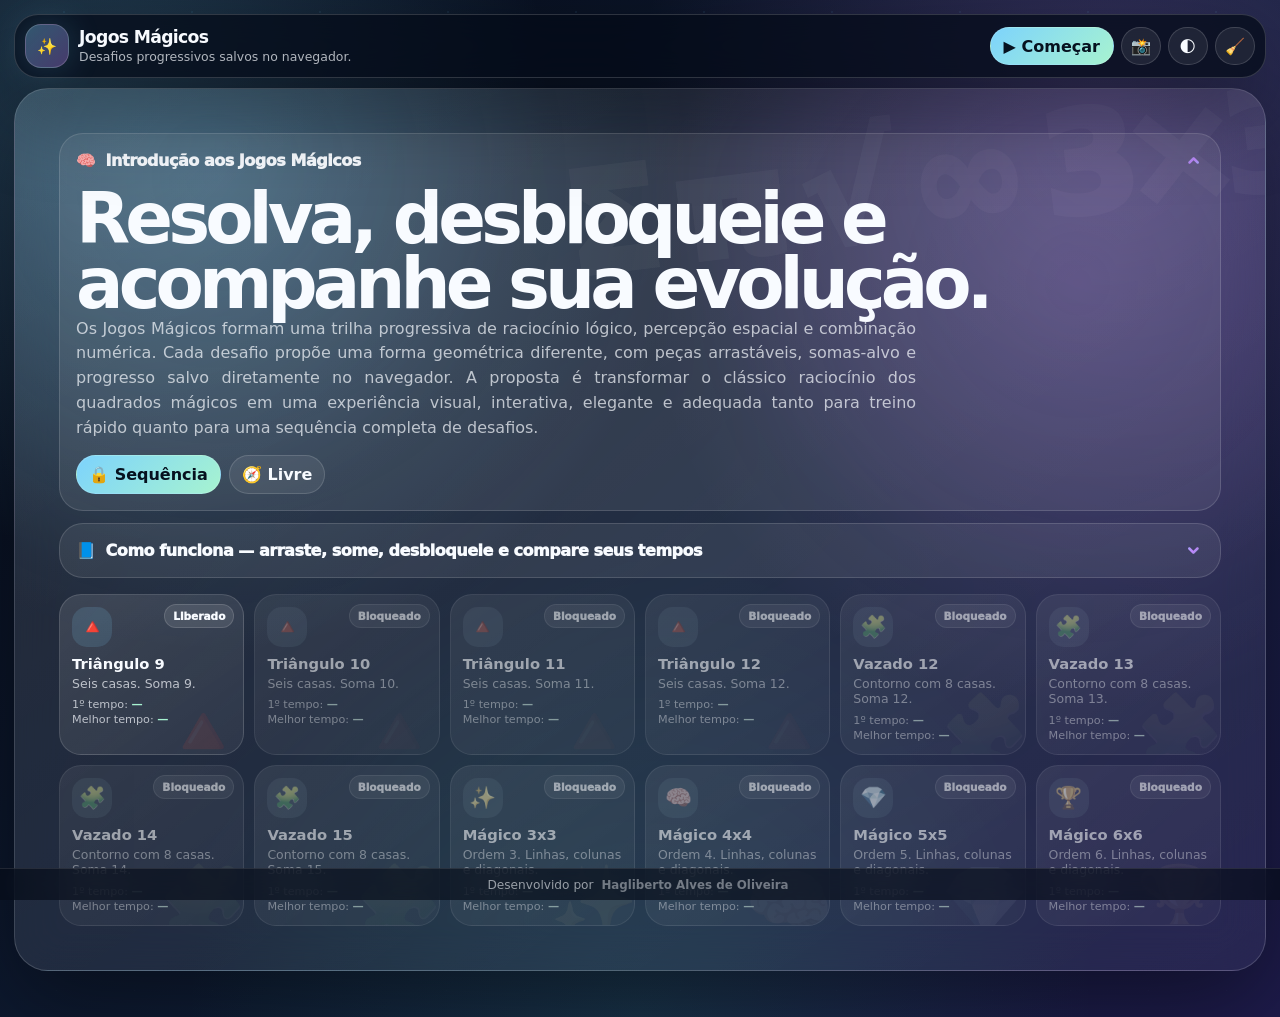
==== desafios/quadrado-vazado-12/index.html @ 193b6542 "feat: adiciona jogos mágicos progressivos com desafios modulares v10 Implementa a primeira versão co" ====
<!DOCTYPE html>
<html lang="pt-BR">
<head>
  <meta charset="UTF-8" />
  <meta name="viewport" content="width=device-width, initial-scale=1.0" />
  <title>Quadrado Vazado Soma 12</title>
  <link rel="icon" type="image/svg+xml" href="../../assets/favicon.svg" />
  <link rel="stylesheet" href="../../assets/global.css" />
  <link rel="stylesheet" href="../../assets/fox-assistant/fox.css" />
  <link rel="stylesheet" href="./style.css" />
</head>
<body class="game-body game-theme-5" data-math="□ Σ 12">
  <div class="app-shell">
    <header class="topbar">
      <div class="brand">
        <a class="logo-link" id="homeLink" data-tip="Voltar ao início" href="../../index.html">🏠</a>
        <div>
          <h1>Quadrado Vazado Soma 12</h1>
          <p>Soma 12 no contorno</p>
        </div>
      </div>

      <div class="topbar-stats">
        <div class="top-stat">⏱️ <span id="timer">00:00</span></div>
        <div class="top-stat">✅ <span id="completedLines">0/0</span></div>
        <div class="progress-ring" id="progressRing" style="--progress:0"><span id="progressText">0%</span></div>
      </div>

      <div class="nav-actions">
        <button class="icon-button" data-tip="Ver placar" id="scoreToggleTop">🏅</button>
        <button class="icon-button" data-tip="Tema claro/escuro" id="themeToggle">🌓</button>
        <button class="icon-button" data-tip="Reiniciar" id="resetTopButton">🔄</button>
      </div>
    </header>

    <main class="game-layout theme-5">
      <section class="panel game-panel">
        <div class="game-focus">
          <div class="challenge-intro">
            <span class="emoji">🧩</span>
            <strong>Vazado 12</strong>
            <p>Use os números de 1 a 8 para fazer topo, direita, base e esquerda somarem 12.</p>
          </div>
          <div class="hollow-square-board">
      <div class="hollow-frame"></div>
      <div class="cell" data-index="0" data-label="A1"></div>
      <div class="cell" data-index="1" data-label="A2"></div>
      <div class="cell" data-index="2" data-label="A3"></div>
      <div class="cell" data-index="3" data-label="B1"></div>
      <div class="cell" data-index="4" data-label="B3"></div>
      <div class="cell" data-index="5" data-label="C1"></div>
      <div class="cell" data-index="6" data-label="C2"></div>
      <div class="cell" data-index="7" data-label="C3"></div>
    </div>
        </div>
      </section>

      <aside class="panel side-panel">
        <div class="panel-inner">
          <h3>Peças</h3>
          <p class="muted compact-text">Arraste uma peça para preencher totalmente uma casa.</p>
          <div id="desktopBankSlot"><div class="number-bank" id="numberBank"></div></div>
          <h3 style="margin-top:14px">Somas</h3>
          <div class="sum-list" id="sumList"></div>
        </div>
      </aside>
    </main>
  </div>

  
<div class="modal-overlay" id="finishModal">
  <div class="modal-card">
    <div class="modal-badge">🏆</div>
    <h2>Desafio concluído!</h2>
    <p>Você finalizou em <strong id="finalTime">00:00</strong>. <span id="recordText">Seu progresso foi salvo.</span></p>
    <div class="time-compare">
      <div class="compare-card"><span>1º tempo</span><strong id="firstTimeText">00:00</strong></div>
      <div class="compare-card"><span>Melhor tempo</span><strong id="bestTimeText">00:00</strong></div>
    </div>
    <div class="modal-actions">
      <button class="primary-button" id="nextButton">Ir para o próximo</button>
      <button class="button" id="playAgainButton">Jogar novamente</button>
      <button class="button" id="closeModalButton">Fechar</button>
    </div>
  </div>
</div>
<div class="toast-stack" id="toastStack"></div>
<button class="score-button" id="scoreToggle" title="Ver placar">🏅</button>
<div class="score-drawer" id="scoreDrawer">
  <strong>Placar local</strong>
  <p class="muted compact-text" style="margin:6px 0 0">Tempos salvos neste navegador.</p>
  <div class="score-list" id="scoreList"></div>
</div>
<div id="mobileNumberDock"></div>
<div class="fox-helper">
  <div class="fox-character" id="foxCharacter" title="Clique para receber outra dica" aria-label="Raposinha de dicas">
    <div class="fox-tail"></div><div class="fox-body"></div><div class="fox-head"><div class="fox-ear left"></div><div class="fox-ear right"></div><div class="fox-eye left"></div><div class="fox-eye right"></div><div class="fox-face"></div><div class="fox-nose"></div></div>
  </div>
  <div class="fox-message"><strong>Raposinha</strong><span id="foxText">Clique em mim para outra dica.</span></div>
</div>

  
<div class="modal-overlay" id="confirmModal">
  <div class="modal-card">
    <div class="modal-badge"><span id="confirmIcon">❔</span></div>
    <h2 id="confirmTitle">Confirmação</h2>
    <p id="confirmMessage">Mensagem de confirmação.</p>
    <p id="confirmDetails" class="muted"></p>
    <div class="modal-actions">
      <button class="primary-button" id="confirmPrimary">Confirmar</button>
      <button class="button" id="confirmSecondary">Cancelar</button>
    </div>
  </div>
</div>

  <footer class="site-footer">Desenvolvido por&nbsp;<button data-lattes="http://lattes.cnpq.br/3494278420363616" type="button">Hagliberto Alves de Oliveira</button></footer>

  <script src="../../assets/challenges.js"></script>
  <script src="../../assets/core/game-core.js"></script>
  <script src="../../assets/fox-assistant/fox.js"></script>
  <script src="./script.js"></script>
</body>
</html>
---- assets/global.css ----
@import url("https://fonts.googleapis.com/css2?family=Material+Symbols+Rounded:opsz,wght,FILL,GRAD@20..48,400..700,0..1,-50..200");

:root{
  --bg-a:#050b18; --bg-b:#0f1c34; --bg-c:#1e1b4b;
  --text:#f8fbff; --muted:rgba(248,251,255,.70);
  --line:rgba(255,255,255,.16); --soft:rgba(255,255,255,.085);
  --accent:#7dd3fc; --accent-2:#c084fc; --accent-3:#34d399;
  --success:#34d399; --warning:#fbbf24; --danger:#fb7185;
  --shadow:0 28px 90px rgba(0,0,0,.42);
  --edge:clamp(8px,1.1vw,16px); --footer-h:32px; --radius:28px;
}

body.light-theme{
  --bg-a:#edf7ff; --bg-b:#dbeafe; --bg-c:#f5f3ff;
  --text:#102033; --muted:rgba(16,32,51,.72);
  --line:rgba(15,23,42,.14); --soft:rgba(255,255,255,.70);
  --shadow:0 24px 70px rgba(15,23,42,.16);
}

*{box-sizing:border-box}
html{scroll-behavior:smooth}
a{color:inherit;text-decoration:none}
button{font:inherit}

body{
  margin:0; min-height:100vh; padding-bottom:var(--footer-h);
  color:var(--text);
  font-family:Inter,ui-sans-serif,system-ui,-apple-system,BlinkMacSystemFont,"Segoe UI",sans-serif;
  background:
    radial-gradient(circle at 8% 10%,rgba(125,211,252,.25),transparent 30%),
    radial-gradient(circle at 86% 12%,rgba(192,132,252,.23),transparent 33%),
    radial-gradient(circle at 50% 100%,rgba(52,211,153,.12),transparent 38%),
    linear-gradient(135deg,var(--bg-a),var(--bg-b) 55%,var(--bg-c));
  overflow-x:hidden;
  transition:background .3s ease,color .3s ease;
}

body:before,body:after{
  content:""; position:fixed; inset:-20%; z-index:-4; pointer-events:none;
  background-image:
    linear-gradient(rgba(255,255,255,.035) 1px, transparent 1px),
    linear-gradient(90deg, rgba(255,255,255,.035) 1px, transparent 1px),
    radial-gradient(circle,rgba(125,211,252,.22) 1px,transparent 1px);
  background-size:78px 78px,78px 78px,128px 128px;
  opacity:.18;
}

body.light-theme:before, body.light-theme:after{opacity:.26}

body.game-body:before{
  content:attr(data-math);
  display:flex; align-items:center; justify-content:center;
  font-size:clamp(7rem,19vw,24rem); font-weight:1000; letter-spacing:-.10em;
  color:rgba(255,255,255,.04);
  background:radial-gradient(circle at center,rgba(255,255,255,.06),transparent 55%);
}
body.light-theme.game-body:before{color:rgba(15,23,42,.045)}

.material-symbols-rounded{
  font-family:"Material Symbols Rounded"; font-weight:600; font-style:normal;
  font-size:1.24rem; line-height:1; display:inline-flex;
  -webkit-font-feature-settings:"liga"; -webkit-font-smoothing:antialiased;
  font-variation-settings:"FILL" 1,"wght" 650,"GRAD" 0,"opsz" 24;
}

.icon-gradient{
  background:linear-gradient(135deg,var(--accent),var(--accent-2),var(--accent-3));
  -webkit-background-clip:text; background-clip:text; color:transparent;
  filter:drop-shadow(0 0 10px rgba(125,211,252,.18));
}

.app-shell{width:100%; min-height:calc(100vh - var(--footer-h)); padding:var(--edge)}

.topbar{
  position:sticky; top:var(--edge); z-index:80;
  display:flex; align-items:center; justify-content:space-between; gap:10px;
  padding:9px 10px; border-radius:24px; border:1px solid var(--line);
  background:rgba(5,11,24,.76); -webkit-backdrop-filter:blur(24px); backdrop-filter:blur(24px);
  box-shadow:var(--shadow);
}
body.light-theme .topbar{background:rgba(255,255,255,.70)}

.brand{min-width:220px; display:flex; align-items:center; gap:10px}
.logo,.logo-link{
  width:44px; height:44px; flex:0 0 auto; display:grid; place-items:center; border-radius:16px;
  background:linear-gradient(135deg,rgba(125,211,252,.36),rgba(192,132,252,.34));
  border:1px solid rgba(255,255,255,.18); box-shadow:0 0 34px rgba(125,211,252,.20);
  position:relative; transition:transform .2s ease;
}
.logo-link:hover{transform:translateY(-2px)}
.logo-link[data-tip]:hover:after,.icon-button[data-tip]:hover:after{
  content:attr(data-tip); position:absolute; top:calc(100% + 8px); z-index:30;
  padding:7px 10px; border-radius:999px; color:var(--text);
  background:rgba(6,13,25,.92); border:1px solid rgba(255,255,255,.14);
  -webkit-backdrop-filter:blur(12px); backdrop-filter:blur(12px); font-size:.76rem; font-weight:900;
  white-space:nowrap; box-shadow:0 12px 28px rgba(0,0,0,.25);
}
body.light-theme .logo-link[data-tip]:hover:after, body.light-theme .icon-button[data-tip]:hover:after{background:rgba(255,255,255,.95)}

.brand h1{margin:0; font-size:clamp(.96rem,1.35vw,1.28rem); line-height:1.05; letter-spacing:-.04em}
.brand p{margin:3px 0 0; color:var(--muted); font-size:.78rem}

.nav-actions,.topbar-stats{display:flex; align-items:center; justify-content:flex-end; gap:7px; flex-wrap:nowrap}
.topbar-stats{justify-content:center}
.top-stat{
  min-height:36px; display:inline-flex; align-items:center; gap:6px; padding:0 10px;
  border-radius:999px; background:rgba(255,255,255,.075); border:1px solid rgba(255,255,255,.12);
  color:var(--text); font-weight:950; font-size:.84rem; white-space:nowrap;
}
body.light-theme .top-stat{background:rgba(255,255,255,.55)}

.button,.primary-button,.icon-button{
  min-height:38px; display:inline-flex; align-items:center; justify-content:center; gap:8px;
  padding:0 13px; border-radius:999px; border:1px solid rgba(255,255,255,.15);
  background:rgba(255,255,255,.08); color:var(--text); cursor:pointer; font-weight:900;
  transition:transform .18s ease,border-color .18s ease,background .18s ease;
}
body.light-theme .button, body.light-theme .icon-button{background:rgba(255,255,255,.55)}
.primary-button{color:#06111f; background:linear-gradient(135deg,var(--accent),#a7f3d0)}
.icon-button{width:40px; padding:0; position:relative; flex:0 0 auto}
.button:hover,.primary-button:hover,.icon-button:hover{transform:translateY(-1px); border-color:rgba(125,211,252,.42)}
.icon-button[data-tip]:hover:after{right:0}

.site-footer{
  position:fixed; left:0; right:0; bottom:0; z-index:120; height:var(--footer-h);
  display:flex; align-items:center; justify-content:center; padding:0 12px;
  border-top:1px solid rgba(255,255,255,.10); background:rgba(5,11,24,.66);
  -webkit-backdrop-filter:blur(14px); backdrop-filter:blur(14px);
  color:rgba(248,251,255,.58); font-size:.76rem;
}
body.light-theme .site-footer{background:rgba(255,255,255,.72); color:rgba(16,32,51,.62)}
.site-footer button{
  border:0; background:transparent; color:inherit; font-weight:700; cursor:pointer; padding:2px 4px;
}
.site-footer button:hover{color:#a7f3d0}

.home-hero{min-height:calc(100vh - 85px - var(--footer-h)); display:grid; align-items:center; padding-top:10px}
.home-card{
  min-height:calc(100vh - 106px - var(--footer-h)); display:grid; align-content:center;
  border-radius:34px; border:1px solid var(--line);
  background:
    radial-gradient(circle at 16% 10%,rgba(125,211,252,.22),transparent 36%),
    radial-gradient(circle at 85% 22%,rgba(192,132,252,.18),transparent 34%),
    linear-gradient(145deg,rgba(255,255,255,.12),rgba(255,255,255,.052));
  -webkit-backdrop-filter:blur(22px); backdrop-filter:blur(22px); box-shadow:var(--shadow);
  padding:clamp(18px,3.6vw,44px); position:relative; overflow:hidden;
}
body.light-theme .home-card{background:rgba(255,255,255,.62)}
.home-card:before{
  content:"Σ  π  √  ∞  3×3"; position:absolute; right:-3vw; top:1vw;
  font-size:clamp(4rem,11vw,12rem); font-weight:1000; letter-spacing:-.12em;
  color:rgba(255,255,255,.035); transform:rotate(-7deg);
}
body.light-theme .home-card:before{color:rgba(15,23,42,.045)}

.intro-grid{position:relative; z-index:1; display:grid; grid-template-columns:minmax(280px,1.2fr) minmax(240px,.8fr); gap:18px; align-items:end}
.home-card h1{max-width:1080px; margin:0; font-size:clamp(2.1rem,5.5vw,5.4rem); line-height:.92; letter-spacing:-.07em}
.home-card p{max-width:840px; color:var(--muted); line-height:1.55; font-size:1rem}
.intro-panel{padding:14px; border-radius:22px; border:1px solid rgba(255,255,255,.13); background:rgba(255,255,255,.075)}
body.light-theme .intro-panel{background:rgba(255,255,255,.46)}
.intro-panel strong{display:block; margin-bottom:8px}
.intro-list{display:grid; gap:8px; margin:0; padding:0; list-style:none; color:var(--muted); font-size:.88rem; line-height:1.34}
.intro-list li{display:grid; grid-template-columns:auto 1fr; gap:8px}

.mode-bar{display:flex; gap:8px; flex-wrap:wrap; margin-top:16px}
.mode-pill{
  display:inline-flex; align-items:center; gap:7px; padding:9px 12px; border-radius:999px;
  border:1px solid rgba(255,255,255,.14); background:rgba(255,255,255,.075);
  color:var(--text); font-weight:900; cursor:pointer; white-space:nowrap;
}
.mode-pill.active{color:#06111f; background:linear-gradient(135deg,var(--accent),#a7f3d0)}

.challenge-grid{
  position:relative; z-index:1; display:grid; grid-template-columns:repeat(auto-fit,minmax(176px,1fr));
  gap:10px; margin-top:18px;
}
.challenge-card{
  position:relative; min-height:142px; padding:12px; border-radius:22px; border:1px solid rgba(255,255,255,.14);
  background:linear-gradient(145deg,rgba(255,255,255,.12),rgba(255,255,255,.055));
  overflow:hidden; transition:border-color .18s ease, box-shadow .18s ease, opacity .18s ease, filter .18s ease;
}
body.light-theme .challenge-card{background:rgba(255,255,255,.52)}
.challenge-card:before{
  content:attr(data-watermark); position:absolute; right:-4px; bottom:-18px; font-size:4.4rem;
  opacity:.10; pointer-events:none;
}
.challenge-card:hover{border-color:rgba(125,211,252,.45); box-shadow:0 0 26px rgba(125,211,252,.12)}
.challenge-card.locked{filter:grayscale(.65); opacity:.58; cursor:not-allowed}
.challenge-card.completed{border-color:rgba(52,211,153,.45)}
.challenge-icon{width:40px;height:40px;display:grid;place-items:center;border-radius:15px;background:rgba(125,211,252,.14);font-size:1.35rem;margin-bottom:8px}
.challenge-card strong{display:block; margin-bottom:4px; font-size:.92rem}
.challenge-card span{display:block; color:var(--muted); line-height:1.25; font-size:.78rem}
.time-lines{display:grid; gap:2px; margin-top:7px; color:var(--muted); font-size:.70rem}
.time-lines b{color:#a7f3d0}
body.light-theme .time-lines b{color:#047857}
.card-pill{
  position:absolute; top:9px; right:9px; z-index:2; padding:5px 8px; border-radius:999px;
  font-size:.66rem; font-weight:950; background:rgba(255,255,255,.10); border:1px solid rgba(255,255,255,.14); cursor:pointer;
}
.completed .card-pill{color:#04120c; background:linear-gradient(135deg,var(--success),#a7f3d0)}
.solution-title{margin-bottom:8px;color:#a7f3d0;font-weight:1000;font-size:.74rem;text-align:center}
.mini-triangle{position:relative;width:128px;height:102px;margin:auto}
.mini-hollow,.mini-magic{display:grid;gap:4px;place-items:center;justify-content:center}
.mini-hollow{grid-template-columns:repeat(3,28px)}
.mini-magic{grid-template-columns:repeat(var(--mini-n),minmax(15px,23px))}
.mini-cell{width:23px;height:23px;display:grid;place-items:center;border-radius:8px;background:rgba(125,211,252,.18);border:1px solid rgba(255,255,255,.12);font-size:.66rem;font-weight:950}
.mini-cell.empty{opacity:.08}.mini-triangle .mini-cell{position:absolute}.mini-triangle .p0{left:52px;top:0}.mini-triangle .p1{left:24px;top:38px}.mini-triangle .p2{right:24px;top:38px}.mini-triangle .p3{left:0;bottom:0}.mini-triangle .p4{left:52px;bottom:0}.mini-triangle .p5{right:0;bottom:0}

.game-layout{display:grid;grid-template-columns:minmax(540px,1fr) minmax(214px,252px);gap:10px;padding-top:10px;min-height:calc(100vh - 86px - var(--footer-h))}
.panel{
  position:relative; overflow:hidden; border-radius:var(--radius); border:1px solid var(--line);
  background:linear-gradient(145deg,rgba(255,255,255,.105),rgba(255,255,255,.050));
  -webkit-backdrop-filter:blur(22px); backdrop-filter:blur(22px); box-shadow:var(--shadow);
}
body.light-theme .panel{background:rgba(255,255,255,.58)}
.panel-inner{position:relative;z-index:1;padding:14px}
.game-panel{
  display:grid; place-items:center; min-height:calc(100vh - 98px - var(--footer-h)); padding:clamp(8px,1.1vw,18px);
  background:
    radial-gradient(circle at center,rgba(125,211,252,.13),transparent 50%),
    linear-gradient(145deg,rgba(255,255,255,.12),rgba(255,255,255,.045));
}
.game-focus{width:min(100%,990px);display:grid;place-items:center;gap:10px;animation:pageIn .28s ease both}
@keyframes pageIn{from{opacity:0;transform:translateY(10px)}to{opacity:1;transform:translateY(0)}}
.challenge-intro{
  width:min(100%,760px);display:grid;grid-template-columns:auto 1fr;gap:4px 10px;align-items:center;
  padding:10px 12px;border-radius:20px;border:1px solid rgba(255,255,255,.14);background:rgba(255,255,255,.075);margin-bottom:2px;
}
.challenge-intro .emoji{grid-row:1/span 2;font-size:1.45rem}.challenge-intro strong{letter-spacing:-.03em}.challenge-intro p{margin:0;color:var(--muted);font-size:.81rem;line-height:1.32}
.panel h3{margin:0;font-size:1rem}.muted{color:var(--muted);line-height:1.45}.compact-text{font-size:.83rem}
.progress-ring{width:40px;height:40px;display:grid;place-items:center;border-radius:999px;border:1px solid rgba(255,255,255,.16);background:conic-gradient(var(--accent) calc(var(--progress,0)*1%),rgba(255,255,255,.10) 0),rgba(255,255,255,.08)}
.progress-ring span{width:29px;height:29px;display:grid;place-items:center;border-radius:inherit;background:rgba(7,15,31,.88);font-size:.60rem;font-weight:1000}
body.light-theme .progress-ring span{background:rgba(255,255,255,.82)}
.number-bank{display:grid;grid-template-columns:repeat(auto-fit,minmax(42px,1fr));gap:7px;margin-top:10px;max-height:38vh;overflow:auto;padding-right:3px}
.tile{
  width:100%;height:100%;min-height:46px;display:grid;place-items:center;border-radius:14px;border:1px solid rgba(255,255,255,.18);
  background:linear-gradient(145deg,rgba(255,255,255,.22),rgba(255,255,255,.075));box-shadow:0 10px 22px rgba(0,0,0,.20);
  color:var(--text);font-size:clamp(1rem,2vw,1.55rem);font-weight:1000;cursor:grab;user-select:none;-webkit-user-select:none;touch-action:none;
}
.tile.dragging{position:fixed;z-index:1200;width:var(--drag-size,58px);height:var(--drag-size,58px);min-height:0;pointer-events:none;opacity:.96;transform:translate(-50%,-50%) scale(1.03);box-shadow:0 24px 58px rgba(0,0,0,.44)}
.cell{position:absolute;display:grid;place-items:stretch;border-radius:20px;border:1px dashed rgba(255,255,255,.27);background:linear-gradient(145deg,rgba(255,255,255,.085),rgba(255,255,255,.035));overflow:hidden;transition:background .16s ease,border-color .16s ease,box-shadow .16s ease}
.cell:after{content:attr(data-label);position:absolute;left:7px;top:6px;color:rgba(255,255,255,.20);font-size:.60rem;font-weight:950;pointer-events:none}
body.light-theme .cell:after{color:rgba(15,23,42,.32)}
.cell.over{border-color:var(--accent);background:rgba(125,211,252,.14);box-shadow:0 0 28px rgba(125,211,252,.24)}
.cell.ok{border-color:rgba(52,211,153,.75);background:linear-gradient(145deg,rgba(52,211,153,.23),rgba(125,211,252,.09));box-shadow:0 0 26px rgba(52,211,153,.20)}
.cell .tile{min-height:0;width:100%;height:100%;border-radius:inherit;border:0;background:radial-gradient(circle at 30% 20%,rgba(255,255,255,.32),transparent 30%),linear-gradient(145deg,rgba(125,211,252,.46),rgba(192,132,252,.28));box-shadow:inset 0 1px 0 rgba(255,255,255,.24)}
.sum-list{display:grid;gap:7px;margin-top:10px;max-height:calc(100vh - 240px);overflow:auto;padding-right:3px}
.sum-pill{min-height:32px;display:flex;align-items:center;justify-content:space-between;gap:8px;padding:0 10px;border-radius:999px;color:var(--muted);border:1px solid rgba(255,255,255,.12);background:rgba(255,255,255,.07);font-size:.76rem;font-weight:900}
.sum-pill.ok{color:#04120c;background:linear-gradient(135deg,var(--success),#a7f3d0);box-shadow:0 0 22px rgba(52,211,153,.30)}
.score-button{position:fixed;left:var(--edge);bottom:calc(var(--footer-h) + var(--edge));z-index:75;width:46px;height:46px;border-radius:17px;border:1px solid rgba(255,255,255,.16);background:rgba(6,13,25,.76);-webkit-backdrop-filter:blur(18px);backdrop-filter:blur(18px);box-shadow:0 16px 40px rgba(0,0,0,.28);cursor:pointer}
.score-drawer{position:fixed;left:var(--edge);bottom:calc(var(--footer-h) + var(--edge) + 56px);z-index:76;width:min(350px,calc(100vw - 24px));display:none;border:1px solid rgba(255,255,255,.15);border-radius:22px;background:rgba(6,13,25,.84);-webkit-backdrop-filter:blur(18px);backdrop-filter:blur(18px);box-shadow:var(--shadow);padding:12px}
body.light-theme .score-drawer{background:rgba(255,255,255,.92)}
.score-drawer.open{display:block;animation:pageIn .2s ease both}.score-list{display:grid;gap:7px;margin-top:10px;max-height:360px;overflow:auto}.score-card{display:grid;grid-template-columns:1fr auto;gap:4px 8px;padding:9px 10px;border-radius:14px;color:var(--muted);background:rgba(255,255,255,.065);border:1px solid rgba(255,255,255,.10);font-size:.79rem}.score-card.current{color:var(--text);border-color:rgba(125,211,252,.42)}.score-card strong{color:var(--text)}.score-card small{grid-column:1/-1;color:var(--muted)}
.toast-stack{position:fixed;top:84px;right:var(--edge);z-index:1400;display:grid;gap:10px;width:min(360px,calc(100vw - 28px))}.toast{position:relative;display:grid;grid-template-columns:auto 1fr;gap:11px;align-items:start;padding:13px;border-radius:20px;border:1px solid rgba(255,255,255,.18);background:rgba(6,13,25,.86);-webkit-backdrop-filter:blur(18px);backdrop-filter:blur(18px);box-shadow:var(--shadow);animation:pageIn .25s ease both}body.light-theme .toast{background:rgba(255,255,255,.92)}.toast-icon{width:34px;height:34px;display:grid;place-items:center;border-radius:13px;background:rgba(52,211,153,.16)}.toast p{margin:0;color:var(--muted);font-size:.86rem}
.modal-overlay{position:fixed;inset:0;z-index:1300;display:none;place-items:center;padding:20px;background:rgba(2,6,16,.74);-webkit-backdrop-filter:blur(15px);backdrop-filter:blur(15px)}.modal-overlay.active{display:grid;animation:pageIn .2s ease both}.modal-card{width:min(700px,100%);position:relative;overflow:hidden;text-align:center;padding:26px;border-radius:32px;border:1px solid rgba(255,255,255,.20);background:radial-gradient(circle at top left,rgba(125,211,252,.18),transparent 35%),linear-gradient(145deg,rgba(255,255,255,.17),rgba(255,255,255,.075));box-shadow:var(--shadow)}body.light-theme .modal-card{background:rgba(255,255,255,.94)}.modal-badge{width:78px;height:78px;display:grid;place-items:center;margin:0 auto 14px;border-radius:26px;background:linear-gradient(135deg,var(--success),var(--accent));font-size:2rem}.modal-card h2{margin:0;font-size:clamp(1.8rem,4.5vw,3.25rem);line-height:.98;letter-spacing:-.05em}.modal-card p{margin:12px auto 0;max-width:56ch;color:var(--muted);line-height:1.5}.time-compare{display:grid;grid-template-columns:1fr 1fr;gap:10px;margin:16px auto 0;max-width:460px}.compare-card{padding:12px;border-radius:18px;background:rgba(255,255,255,.08);border:1px solid rgba(255,255,255,.12)}.compare-card span{display:block;color:var(--muted);font-size:.75rem;font-weight:900;text-transform:uppercase}.compare-card strong{display:block;margin-top:5px;font-size:1.3rem}.modal-actions{display:flex;justify-content:center;gap:10px;margin-top:18px;flex-wrap:wrap}.confetti{position:fixed;top:-18px;width:10px;height:16px;border-radius:4px;z-index:1350;pointer-events:none;animation:confettiFall 1.8s linear forwards}@keyframes confettiFall{to{transform:translateY(110vh) rotate(760deg);opacity:0}}

@media(max-width:1040px){
  .topbar{position:relative;top:0}
  .game-layout{grid-template-columns:1fr;min-height:auto}
  .game-panel{min-height:calc(100vh - 156px - var(--footer-h));padding:8px}
  .side-panel{display:none}
  .number-bank.mobile-dock{
    position:fixed;left:var(--edge);right:var(--edge);bottom:calc(var(--footer-h) + var(--edge));z-index:100;
    display:grid;grid-auto-flow:column;grid-template-rows:repeat(2,40px);grid-auto-columns:40px;
    gap:7px;overflow-x:auto;overflow-y:hidden;max-height:none;padding:9px;border-radius:20px;border:1px solid rgba(255,255,255,.15);
    background:rgba(6,13,25,.84);-webkit-backdrop-filter:blur(18px);backdrop-filter:blur(18px);box-shadow:0 18px 48px rgba(0,0,0,.30);
    touch-action:pan-x;
  }
  body.light-theme .number-bank.mobile-dock{background:rgba(255,255,255,.92)}
  .number-bank.mobile-dock .tile{width:40px;min-width:40px;height:40px;min-height:40px;border-radius:13px;font-size:1rem}
  body.game-body{padding-bottom:calc(var(--footer-h) + 104px)}
}

@media(max-width:720px){
  .topbar{align-items:stretch;flex-direction:column;gap:8px}
  .brand{min-width:0}.nav-actions,.topbar-stats{justify-content:flex-start}
  .brand h1{font-size:1rem}.brand p{font-size:.73rem}
  .home-card{padding:16px;border-radius:28px}
  .home-card h1{font-size:clamp(2rem,11vw,3.6rem)}
  .intro-grid{grid-template-columns:1fr;gap:12px}.intro-panel{padding:12px}
  .challenge-grid{grid-template-columns:1fr}.challenge-card{min-height:134px}
  .game-panel{min-height:calc(100vh - 210px - var(--footer-h))}
  .challenge-intro{padding:9px}.challenge-intro p{font-size:.74rem}
  .top-stat{min-height:32px;font-size:.76rem;padding:0 9px}
  .time-compare{grid-template-columns:1fr}
  .score-button{left:auto;right:var(--edge);bottom:calc(var(--footer-h) + 92px)}
  .score-drawer{left:auto;right:var(--edge);bottom:calc(var(--footer-h) + 146px)}
}



/* =========================
   V5 refinements
   ========================= */

:root{
  --topbar-h: 66px;
}

body.light-theme{
  --bg-a:#dff4ff;
  --bg-b:#edf5ff;
  --bg-c:#f7f3ff;
  --text:#0f172a;
  --muted:rgba(15,23,42,.76);
  --line:rgba(15,23,42,.18);
  --soft:rgba(255,255,255,.76);
}

body.light-theme .game-panel,
body.light-theme .home-card,
body.light-theme .panel{
  background:
    radial-gradient(circle at 16% 10%, rgba(14,165,233,.15), transparent 36%),
    radial-gradient(circle at 85% 22%, rgba(124,58,237,.12), transparent 34%),
    linear-gradient(145deg, rgba(255,255,255,.88), rgba(239,246,255,.78));
  color: var(--text);
}

body.light-theme .hollow-frame:after,
body.light-theme .triangle-outline:after{
  background: rgba(226, 242, 255, .92);
}

body.light-theme .magic-square-board{
  background:
    repeating-linear-gradient(0deg, rgba(15,23,42,.055) 0 1px, transparent 1px 22px),
    repeating-linear-gradient(90deg, rgba(15,23,42,.055) 0 1px, transparent 1px 22px),
    rgba(232,243,255,.72);
}

body.light-theme .cell{
  background: linear-gradient(145deg, rgba(255,255,255,.74), rgba(226,242,255,.54));
  border-color: rgba(15,23,42,.20);
}

body.light-theme .cell.over{
  background: rgba(14,165,233,.16);
  border-color: rgba(2,132,199,.65);
}

body.light-theme .cell.ok{
  background: linear-gradient(145deg, rgba(52,211,153,.28), rgba(14,165,233,.12));
  border-color: rgba(5,150,105,.72);
}

body.light-theme .cell .tile,
body.light-theme .tile{
  color:#0f172a;
  background:
    radial-gradient(circle at 30% 20%,rgba(255,255,255,.70),transparent 34%),
    linear-gradient(145deg,rgba(255,255,255,.96),rgba(191,219,254,.70));
  border-color: rgba(15,23,42,.16);
}

body.light-theme .sum-pill{
  color: rgba(15,23,42,.78);
  background: rgba(255,255,255,.68);
  border-color: rgba(15,23,42,.14);
}

body.light-theme .challenge-intro{
  background: rgba(255,255,255,.72);
  border-color: rgba(15,23,42,.16);
}

.material-symbols-rounded,
.icon-gradient.material-symbols-rounded{
  font-family:"Material Symbols Rounded", "Segoe UI Symbol", sans-serif;
}

/* Modal icon/text fix */
.modal-badge .material-symbols-rounded,
#confirmIcon.material-symbols-rounded{
  display:inline-flex;
  align-items:center;
  justify-content:center;
  font-size:2rem;
  line-height:1;
  max-width:1em;
  overflow:hidden;
}

/* Appbar score button state */
#scoreToggleTop{
  display:inline-flex;
}

/* Hide floating score button when top score exists */
body .score-button{
  display:none;
}

/* Better footer: less accidental click */
.site-footer{
  pointer-events:none;
}

.site-footer button{
  pointer-events:auto;
  opacity:.72;
  font-size:.74rem;
}

/* Mobile fixed compact appbar */
@media(max-width:1040px){
  :root{
    --topbar-h: 72px;
  }

  body.game-body{
    padding-top: calc(var(--topbar-h) + var(--edge));
    padding-bottom: calc(var(--footer-h) + 88px);
  }

  body.game-body .topbar{
    position:fixed;
    top:var(--edge);
    left:var(--edge);
    right:var(--edge);
    z-index:500;
    min-height:var(--topbar-h);
    display:grid;
    grid-template-columns:minmax(0,1fr) auto auto;
    align-items:center;
    gap:8px;
    padding:8px;
  }

  body.game-body .brand{
    min-width:0;
    overflow:hidden;
    gap:8px;
  }

  body.game-body .brand h1{
    max-width:100%;
    overflow:hidden;
    text-overflow:ellipsis;
    white-space:nowrap;
    font-size:.92rem;
  }

  body.game-body .brand p{
    max-width:100%;
    overflow:hidden;
    text-overflow:ellipsis;
    white-space:nowrap;
    font-size:.70rem;
  }

  body.game-body .logo-link{
    width:38px;
    height:38px;
    border-radius:14px;
  }

  body.game-body .topbar-stats{
    flex-wrap:nowrap;
    justify-content:flex-end;
    gap:5px;
  }

  body.game-body .top-stat{
    min-width:auto;
    min-height:34px;
    padding:0 8px;
    font-size:.74rem;
    white-space:nowrap;
  }

  body.game-body .top-stat .label-text{
    display:none;
  }

  body.game-body .progress-ring{
    width:34px;
    height:34px;
    min-width:34px;
  }

  body.game-body .progress-ring span{
    width:25px;
    height:25px;
    font-size:.52rem;
  }

  body.game-body .nav-actions{
    flex-wrap:nowrap;
    justify-content:flex-end;
    gap:5px;
  }

  body.game-body .icon-button{
    width:34px;
    min-width:34px;
    height:34px;
    min-height:34px;
    border-radius:13px;
    font-size:.92rem;
  }

  body.game-body .icon-button .material-symbols-rounded{
    font-size:1.05rem;
  }

  body.game-body .game-layout{
    padding-top:0;
    min-height:calc(100vh - var(--topbar-h) - var(--footer-h) - 104px);
  }

  body.game-body .game-panel{
    min-height:calc(100vh - var(--topbar-h) - var(--footer-h) - 112px);
  }

  /* Dock: compact, fills a row first; wraps to second row only when needed */
  .number-bank.mobile-dock{
    grid-auto-flow:row;
    grid-template-rows:none;
    grid-template-columns:repeat(auto-fit, minmax(38px, 40px));
    justify-content:center;
    align-content:center;
    gap:6px;
    padding:8px 10px;
    max-height:96px;
    overflow-x:auto;
    overflow-y:hidden;
    touch-action:pan-x;
  }

  .number-bank.mobile-dock .tile{
    width:38px;
    min-width:38px;
    height:38px;
    min-height:38px;
    border-radius:12px;
    font-size:.95rem;
  }

  .fox-helper{
    bottom:calc(var(--footer-h) + 96px);
  }

  .score-drawer{
    left:auto;
    right:var(--edge);
    bottom:calc(var(--footer-h) + 94px);
  }
}

@media(max-width:720px){
  :root{
    --topbar-h: 76px;
  }

  body.game-body .topbar{
    grid-template-columns:minmax(0,1fr) auto auto;
  }

  body.game-body .topbar-stats{
    grid-column:auto;
  }

  body.game-body .nav-actions{
    grid-column:auto;
  }

  body.game-body .top-stat{
    padding:0 7px;
  }

  body.game-body .top-stat:first-child{
    max-width:76px;
  }

  body.game-body .game-panel{
    min-height:calc(100vh - var(--topbar-h) - var(--footer-h) - 116px);
  }

  .challenge-intro{
    margin-top:0;
    padding:8px 9px;
  }

  .number-bank.mobile-dock{
    grid-template-columns:repeat(auto-fit, minmax(36px, 38px));
    max-height:92px;
    padding:7px 8px;
    gap:5px;
  }

  .number-bank.mobile-dock .tile{
    width:36px;
    min-width:36px;
    height:36px;
    min-height:36px;
    font-size:.90rem;
  }
}



/* =========================
   V6 mobile/desktop layout refinements
   ========================= */

:root{
  --topbar-h: 66px;
  --mobile-dock-h: 96px;
}

/* Cell labels more discreet */
.cell:after{
  opacity:.45;
  font-size:.52rem !important;
  font-weight:800 !important;
}

body.light-theme .cell:after{
  opacity:.42;
  color:rgba(15,23,42,.34) !important;
}

/* Desktop: remove unnecessary vertical overflow and better distribute game */
@media(min-width:1041px){
  body.game-body{
    overflow-y:auto;
  }

  body.game-body .app-shell{
    min-height:auto;
    padding-bottom:calc(var(--edge) + 2px);
  }

  body.game-body .topbar{
    position:sticky;
    top:var(--edge);
  }

  body.game-body .game-layout{
    min-height:calc(100vh - 96px - var(--footer-h));
    align-items:stretch;
  }

  body.game-body .game-panel{
    min-height:calc(100vh - 106px - var(--footer-h));
    max-height:calc(100vh - 106px - var(--footer-h));
    overflow:hidden;
  }

  body.game-body .game-focus{
    max-height:100%;
    align-content:center;
  }

  body.game-body .challenge-intro{
    width:min(760px,70%);
  }

  .hollow-square-board{
    width:min(68vh,760px,62vw) !important;
  }

  .triangle-board{
    width:min(76vh,840px,68vw) !important;
  }

  .magic-square-board{
    width:min(70vh,760px,62vw) !important;
  }

  .side-panel{
    max-height:calc(100vh - 106px - var(--footer-h));
  }

  .sum-list{
    max-height:calc(100vh - 330px);
  }
}

/* Mobile: topbar becomes two organized rows:
   first row = home + centered title, second row = stats/actions */
@media(max-width:1040px){
  :root{
    --topbar-h: 118px;
    --mobile-dock-h: 104px;
  }

  body.game-body{
    padding-top:calc(var(--topbar-h) + var(--edge));
    padding-bottom:calc(var(--footer-h) + var(--mobile-dock-h) + var(--edge));
    overflow-y:auto;
  }

  body.game-body .topbar{
    position:fixed !important;
    top:var(--edge);
    left:var(--edge);
    right:var(--edge);
    z-index:500;
    min-height:var(--topbar-h);
    display:grid !important;
    grid-template-columns:auto minmax(0,1fr);
    grid-template-areas:
      "home title"
      "stats actions";
    align-items:center;
    gap:8px;
    padding:8px 10px;
  }

  body.game-body .brand{
    display:grid;
    grid-template-columns:auto minmax(0,1fr);
    grid-template-areas:"home title";
    grid-area:home / home / title / title;
    width:100%;
    min-width:0;
    gap:8px;
    align-items:center;
  }

  body.game-body .logo-link{
    grid-area:home;
    width:38px;
    height:38px;
    border-radius:14px;
  }

  body.game-body .brand > div{
    grid-area:title;
    min-width:0;
    text-align:center;
    padding-right:38px; /* balances home icon on the left */
  }

  body.game-body .brand h1{
    max-width:100%;
    overflow:hidden;
    text-overflow:ellipsis;
    white-space:nowrap;
    font-size:.98rem;
  }

  body.game-body .brand p{
    max-width:100%;
    overflow:hidden;
    text-overflow:ellipsis;
    white-space:nowrap;
    font-size:.70rem;
  }

  body.game-body .topbar-stats{
    grid-area:stats;
    justify-content:flex-start;
    flex-wrap:nowrap;
    min-width:0;
    gap:5px;
  }

  body.game-body .nav-actions{
    grid-area:actions;
    justify-content:flex-end;
    flex-wrap:nowrap;
    gap:5px;
  }

  body.game-body .top-stat{
    min-height:32px;
    padding:0 8px;
    font-size:.72rem;
    white-space:nowrap;
  }

  body.game-body .progress-ring{
    width:32px;
    height:32px;
    min-width:32px;
  }

  body.game-body .progress-ring span{
    width:24px;
    height:24px;
    font-size:.50rem;
  }

  body.game-body .icon-button{
    width:34px;
    min-width:34px;
    height:34px;
    min-height:34px;
    border-radius:13px;
    font-size:.92rem;
  }

  body.game-body .game-layout{
    padding-top:0;
    min-height:auto;
  }

  body.game-body .game-panel{
    min-height:calc(100vh - var(--topbar-h) - var(--footer-h) - var(--mobile-dock-h) - 18px);
    max-height:none;
    overflow:visible;
    padding:8px;
  }

  body.game-body .game-focus{
    gap:8px;
    align-content:center;
  }

  .challenge-intro{
    width:100%;
    grid-template-columns:auto minmax(0,1fr);
    padding:8px 9px;
    border-radius:18px;
  }

  .challenge-intro strong{
    white-space:normal;
    line-height:1.08;
  }

  .challenge-intro p{
    display:block;
    white-space:normal;
    overflow:visible;
    font-size:.72rem;
    line-height:1.25;
  }

  .challenge-intro .emoji{
    font-size:1.25rem;
  }

  /* Mobile dock: compact, scrollable horizontally AND vertically when needed */
  .number-bank.mobile-dock{
    position:fixed;
    left:var(--edge);
    right:var(--edge);
    bottom:calc(var(--footer-h) + var(--edge));
    z-index:100;
    display:grid;
    grid-template-columns:repeat(auto-fill, minmax(34px, 36px));
    grid-auto-rows:36px;
    justify-content:center;
    align-content:start;
    gap:5px;
    max-height:var(--mobile-dock-h);
    min-height:58px;
    overflow:auto;
    padding:8px;
    border-radius:20px;
    border:1px solid rgba(255,255,255,.15);
    background:rgba(6,13,25,.84);
    -webkit-backdrop-filter:blur(18px);
    backdrop-filter:blur(18px);
    box-shadow:0 18px 48px rgba(0,0,0,.30);
    touch-action:pan-x pan-y;
    overscroll-behavior:contain;
  }

  body.light-theme .number-bank.mobile-dock{
    background:rgba(255,255,255,.92);
  }

  .number-bank.mobile-dock .tile{
    width:36px;
    min-width:36px;
    height:36px;
    min-height:36px;
    border-radius:12px;
    font-size:.9rem;
  }

  /* Fox: visible and interactive on mobile, bubble appears above dock */
  .fox-helper{
    position:fixed;
    right:calc(var(--edge) + 4px);
    bottom:calc(var(--footer-h) + var(--mobile-dock-h) + 12px);
    z-index:110;
    width:min(300px, calc(100vw - 24px));
    display:grid;
    grid-template-columns:auto minmax(0,1fr);
    pointer-events:none;
  }

  .fox-character{
    width:58px;
    height:64px;
    pointer-events:auto;
    z-index:2;
  }

  .fox-head{
    width:44px;
    height:39px;
    left:7px;
  }

  .fox-body{
    left:18px;
    top:38px;
    width:27px;
    height:25px;
  }

  .fox-tail{
    width:32px;
    height:17px;
    bottom:8px;
  }

  .fox-message{
    display:block !important;
    max-width:220px;
    align-self:end;
    padding:9px 10px;
    font-size:.75rem;
    line-height:1.25;
    pointer-events:none;
    transform-origin:bottom right;
  }

  .fox-message strong{
    margin-bottom:2px;
  }

  .score-drawer{
    left:auto;
    right:var(--edge);
    bottom:calc(var(--footer-h) + var(--mobile-dock-h) + 12px);
    max-height:calc(100vh - var(--topbar-h) - var(--footer-h) - var(--mobile-dock-h) - 40px);
    overflow:auto;
  }

  .triangle-board{
    width:min(96vw,520px) !important;
  }

  .hollow-square-board{
    width:min(96vw,520px) !important;
  }

  .magic-square-board{
    width:min(94vw,calc(100vh - var(--topbar-h) - var(--footer-h) - var(--mobile-dock-h) - 86px)) !important;
  }
}

@media(max-width:520px){
  :root{
    --topbar-h: 122px;
    --mobile-dock-h: 108px;
  }

  body.game-body .topbar{
    padding:7px;
    gap:7px;
  }

  body.game-body .brand h1{
    font-size:.94rem;
  }

  body.game-body .brand p{
    font-size:.66rem;
  }

  body.game-body .top-stat{
    padding:0 7px;
    font-size:.68rem;
  }

  body.game-body .icon-button{
    width:32px;
    min-width:32px;
    height:32px;
    min-height:32px;
  }

  .number-bank.mobile-dock{
    grid-template-columns:repeat(auto-fill, minmax(32px, 34px));
    grid-auto-rows:34px;
  }

  .number-bank.mobile-dock .tile{
    width:34px;
    min-width:34px;
    height:34px;
    min-height:34px;
    font-size:.86rem;
  }

  .fox-helper{
    right:var(--edge);
    width:min(275px, calc(100vw - 18px));
  }

  .fox-message{
    max-width:200px;
    font-size:.72rem;
  }
}



/* =========================
   V7 mobile polish and no-horizontal-scroll refinements
   ========================= */

html,
body{
  max-width:100%;
  overflow-x:hidden !important;
}

.app-shell,
.home-card,
.game-layout,
.game-panel,
.panel{
  max-width:100%;
}

/* Distinct modal personalities */
.modal-overlay[data-modal-kind="danger"] .modal-card{
  background:
    radial-gradient(circle at 20% 10%, rgba(251,113,133,.22), transparent 35%),
    linear-gradient(145deg, rgba(255,255,255,.17), rgba(127,29,29,.16));
}

.modal-overlay[data-modal-kind="pause"] .modal-card{
  background:
    radial-gradient(circle at 20% 10%, rgba(251,191,36,.22), transparent 35%),
    linear-gradient(145deg, rgba(255,255,255,.17), rgba(113,63,18,.16));
}

.modal-overlay[data-modal-kind="external"] .modal-card{
  background:
    radial-gradient(circle at 20% 10%, rgba(125,211,252,.24), transparent 35%),
    linear-gradient(145deg, rgba(255,255,255,.17), rgba(14,165,233,.12));
}

.modal-overlay[data-modal-kind="preview"] .modal-card{
  background:
    radial-gradient(circle at 20% 10%, rgba(192,132,252,.24), transparent 35%),
    linear-gradient(145deg, rgba(255,255,255,.17), rgba(88,28,135,.15));
}

.modal-overlay[data-modal-kind="success"] .modal-card{
  background:
    radial-gradient(circle at 20% 10%, rgba(52,211,153,.24), transparent 35%),
    linear-gradient(145deg, rgba(255,255,255,.17), rgba(6,95,70,.16));
}

/* Home mobile app-like typography */
@media(max-width:720px){
  body:not(.game-body) .app-shell{
    padding:8px;
  }

  body:not(.game-body) .topbar{
    position:relative;
    top:0;
    display:grid;
    grid-template-columns:minmax(0,1fr);
    gap:10px;
    padding:12px;
    border-radius:24px;
  }

  body:not(.game-body) .brand{
    min-width:0;
    width:100%;
  }

  body:not(.game-body) .brand h1{
    font-size:1.08rem;
  }

  body:not(.game-body) .brand p{
    font-size:.76rem;
  }

  body:not(.game-body) .nav-actions{
    display:grid;
    grid-template-columns:1fr repeat(3,42px);
    width:100%;
    gap:8px;
  }

  body:not(.game-body) .primary-button{
    min-width:0;
    justify-content:center;
  }

  .home-hero{
    min-height:auto;
    display:block;
    padding-top:8px;
  }

  .home-card{
    min-height:auto;
    padding:18px 16px 72px;
    border-radius:28px;
    display:block;
  }

  .home-card:before{
    font-size:4.8rem;
    right:-20px;
    top:12px;
    opacity:.55;
  }

  .intro-grid{
    display:block;
  }

  .home-card h1{
    font-size:2.45rem;
    line-height:.96;
    letter-spacing:-.055em;
    max-width:12ch;
  }

  .home-card p{
    margin-top:14px;
    font-size:.98rem;
    line-height:1.45;
    max-width:34ch;
  }

  .intro-panel{
    margin-top:14px;
    border-radius:22px;
  }

  .intro-list{
    gap:10px;
    font-size:.86rem;
  }

  .mode-bar{
    display:grid;
    grid-template-columns:1fr 1fr;
    gap:8px;
    margin-top:16px;
  }

  .mode-pill{
    width:100%;
    justify-content:center;
    padding:10px 8px;
    font-size:.82rem;
    white-space:nowrap;
  }

  .challenge-grid{
    margin-top:18px;
    gap:10px;
  }

  .challenge-card{
    min-height:128px;
  }
}

/* General small screen mode buttons remain side by side */
@media(max-width:430px){
  .mode-pill{
    font-size:.76rem;
    padding-inline:6px;
    gap:5px;
  }
}

/* Game mobile: appbar less tall, no horizontal scroll, board fits */
@media(max-width:1040px){
  :root{
    --topbar-h: 114px;
    --mobile-dock-h: 92px;
  }

  body.game-body .topbar{
    max-width:calc(100vw - (var(--edge) * 2));
    overflow:hidden;
  }

  body.game-body .brand > div{
    padding-right:0;
  }

  body.game-body .brand h1,
  body.game-body .brand p{
    text-align:center;
  }

  body.game-body .topbar-stats,
  body.game-body .nav-actions{
    min-width:0;
  }

  body.game-body .top-stat{
    min-width:0;
  }

  body.game-body .game-panel{
    min-height:calc(100vh - var(--topbar-h) - var(--footer-h) - var(--mobile-dock-h) - 10px);
    border-radius:24px;
  }

  body.game-body .game-focus{
    width:100%;
    max-width:100%;
    overflow:hidden;
  }

  .challenge-intro{
    max-width:100%;
    overflow:hidden;
  }

  .triangle-board{
    width:min(92vw, calc(100vh - var(--topbar-h) - var(--footer-h) - var(--mobile-dock-h) - 110px), 520px) !important;
    min-width:0;
  }

  .hollow-square-board{
    width:min(92vw, calc(100vh - var(--topbar-h) - var(--footer-h) - var(--mobile-dock-h) - 100px), 520px) !important;
    min-width:0;
  }

  .magic-square-board{
    width:min(92vw, calc(100vh - var(--topbar-h) - var(--footer-h) - var(--mobile-dock-h) - 112px), 520px) !important;
    min-width:0;
  }

  /* Mobile fox: only emoji button by default; bubble appears briefly when active */
  .fox-helper{
    width:auto;
    right:calc(var(--edge) + 8px);
    bottom:calc(var(--footer-h) + var(--mobile-dock-h) + 10px);
    grid-template-columns:auto;
    pointer-events:none;
  }

  .fox-character{
    width:46px;
    height:46px;
    display:grid;
    place-items:center;
    border-radius:18px;
    background:rgba(6,13,25,.78);
    border:1px solid rgba(255,255,255,.16);
    -webkit-backdrop-filter:blur(14px);
    backdrop-filter:blur(14px);
    box-shadow:0 14px 34px rgba(0,0,0,.28);
    pointer-events:auto;
  }

  body.light-theme .fox-character{
    background:rgba(255,255,255,.88);
  }

  .fox-character:before{
    content:"🦊";
    font-size:1.65rem;
  }

  .fox-head,
  .fox-body,
  .fox-tail{
    display:none !important;
  }

  .fox-message{
    display:none !important;
    position:absolute;
    right:0;
    bottom:54px;
    width:min(230px, calc(100vw - 28px));
    max-width:min(230px, calc(100vw - 28px));
    padding:10px 11px;
    border-radius:16px 16px 4px 16px;
    font-size:.76rem;
    line-height:1.25;
    background:rgba(6,13,25,.90);
    box-shadow:0 18px 42px rgba(0,0,0,.32);
  }

  body.light-theme .fox-message{
    background:rgba(255,255,255,.95);
  }

  .fox-helper.show-message .fox-message{
    display:block !important;
    animation:pageIn .18s ease both;
  }

  .number-bank.mobile-dock{
    max-width:calc(100vw - (var(--edge) * 2));
    grid-template-columns:repeat(auto-fill, minmax(32px, 34px));
    grid-auto-rows:34px;
    gap:5px;
    max-height:var(--mobile-dock-h);
    padding:7px 8px;
    justify-content:center;
  }

  .number-bank.mobile-dock .tile{
    width:34px;
    min-width:34px;
    height:34px;
    min-height:34px;
    font-size:.86rem;
  }
}

@media(max-width:520px){
  :root{
    --topbar-h: 116px;
    --mobile-dock-h: 90px;
  }

  body.game-body .topbar{
    grid-template-columns:1fr;
    grid-template-areas:
      "home"
      "stats"
      "actions";
    justify-items:stretch;
    gap:6px;
  }

  body.game-body .brand{
    grid-area:home;
  }

  body.game-body .brand > div{
    text-align:center;
  }

  body.game-body .topbar-stats{
    justify-content:center;
    width:100%;
  }

  body.game-body .nav-actions{
    justify-content:center;
    width:100%;
  }

  body.game-body .brand h1{
    font-size:.92rem;
  }

  body.game-body .brand p{
    font-size:.64rem;
  }

  body.game-body .logo-link{
    width:34px;
    height:34px;
  }

  body.game-body .top-stat{
    min-height:28px;
    padding:0 7px;
    font-size:.66rem;
  }

  body.game-body .icon-button{
    width:31px;
    min-width:31px;
    height:31px;
    min-height:31px;
    border-radius:12px;
  }

  .challenge-intro{
    padding:7px 8px;
  }

  .challenge-intro p{
    font-size:.69rem;
  }

  .triangle-board{
    width:min(90vw, calc(100vh - var(--topbar-h) - var(--footer-h) - var(--mobile-dock-h) - 112px), 500px) !important;
  }

  .hollow-square-board{
    width:min(90vw, calc(100vh - var(--topbar-h) - var(--footer-h) - var(--mobile-dock-h) - 106px), 500px) !important;
  }

  .magic-square-board{
    width:min(90vw, calc(100vh - var(--topbar-h) - var(--footer-h) - var(--mobile-dock-h) - 118px), 500px) !important;
  }
}



/* =========================
   V8 refinements
   ========================= */

/* Timer pill is now an action */
body.game-body .top-stat:first-child{
  cursor:pointer;
  transition:transform .18s ease, border-color .18s ease, background .18s ease;
}

body.game-body .top-stat:first-child:hover{
  transform:translateY(-1px);
  border-color:rgba(125,211,252,.48);
}

body.game-body.paused .top-stat:first-child{
  background:linear-gradient(135deg, rgba(251,191,36,.24), rgba(251,113,133,.16));
  border-color:rgba(251,191,36,.55);
}

/* Light mode: stronger board contrast */
body.light-theme .triangle-outline{
  opacity:.92;
  background:
    linear-gradient(135deg, rgba(14,116,144,.34), rgba(124,58,237,.20)),
    repeating-linear-gradient(45deg, rgba(15,23,42,.12) 0 1px, transparent 1px 18px) !important;
}

body.light-theme .triangle-outline:after{
  background:rgba(239,248,255,.78) !important;
}

body.light-theme .hollow-frame{
  opacity:.92;
  background:
    linear-gradient(135deg, rgba(14,116,144,.22), rgba(124,58,237,.18)),
    repeating-linear-gradient(0deg, rgba(15,23,42,.075) 0 1px, transparent 1px 26px),
    repeating-linear-gradient(90deg, rgba(15,23,42,.070) 0 1px, transparent 1px 26px) !important;
}

body.light-theme .hollow-frame:after{
  background:rgba(214,231,245,.92) !important;
}

body.light-theme .magic-square-board{
  background:
    repeating-linear-gradient(0deg, rgba(15,23,42,.08) 0 1px, transparent 1px 22px),
    repeating-linear-gradient(90deg, rgba(15,23,42,.08) 0 1px, transparent 1px 22px),
    rgba(223,239,252,.86) !important;
}

body.light-theme .cell{
  background:linear-gradient(145deg, rgba(255,255,255,.92), rgba(209,229,246,.72)) !important;
  border-color:rgba(15,23,42,.28) !important;
  box-shadow:inset 0 0 0 1px rgba(255,255,255,.46);
}

body.light-theme .cell:after{
  color:rgba(15,23,42,.48) !important;
  opacity:.55 !important;
}

body.light-theme .game-panel{
  background:
    radial-gradient(circle at center,rgba(14,165,233,.18),transparent 50%),
    radial-gradient(circle at 70% 20%,rgba(124,58,237,.13),transparent 38%),
    linear-gradient(145deg,rgba(255,255,255,.92),rgba(225,239,252,.82)) !important;
}

/* Mobile appbar: keep icons and stats in the same row */
@media(max-width:1040px){
  body.game-body .topbar{
    grid-template-columns:minmax(0,1fr) auto !important;
    grid-template-areas:
      "home home"
      "stats actions" !important;
    align-items:center;
  }

  body.game-body .brand{
    grid-area:home !important;
    width:100%;
  }

  body.game-body .brand > div{
    text-align:center;
    padding-right:38px;
  }

  body.game-body .topbar-stats{
    grid-area:stats !important;
    justify-content:flex-end !important;
    width:auto;
  }

  body.game-body .nav-actions{
    grid-area:actions !important;
    justify-content:flex-start !important;
    width:auto;
  }

  body.game-body .top-stat{
    flex:0 0 auto;
  }

  .number-bank.mobile-dock{
    justify-content:center !important;
    justify-items:center;
  }

  /* Fox loose on left, bubble opens to the right */
  .fox-helper{
    left:calc(var(--edge) + 6px) !important;
    right:auto !important;
    bottom:calc(var(--footer-h) + var(--mobile-dock-h) + 10px) !important;
    width:auto !important;
    display:grid !important;
    grid-template-columns:auto auto !important;
    align-items:end !important;
    gap:8px !important;
    pointer-events:none;
  }

  .fox-character{
    width:42px !important;
    height:42px !important;
    background:transparent !important;
    border:0 !important;
    box-shadow:none !important;
    -webkit-backdrop-filter:none !important;
    backdrop-filter:none !important;
    border-radius:0 !important;
    pointer-events:auto !important;
    filter:drop-shadow(0 10px 18px rgba(0,0,0,.28));
  }

  .fox-character:before{
    content:"🦊";
    font-size:2.05rem !important;
  }

  .fox-message{
    position:static !important;
    display:none !important;
    width:min(230px, calc(100vw - 78px)) !important;
    max-width:min(230px, calc(100vw - 78px)) !important;
    align-self:end;
    padding:9px 10px !important;
    border-radius:16px 16px 16px 4px !important;
    font-size:.74rem !important;
    line-height:1.25 !important;
    pointer-events:none;
  }

  .fox-helper.show-message .fox-message{
    display:block !important;
  }
}

@media(max-width:520px){
  body.game-body .topbar{
    grid-template-columns:minmax(0,1fr) auto !important;
    grid-template-areas:
      "home home"
      "stats actions" !important;
    gap:6px !important;
  }

  body.game-body .brand > div{
    padding-right:34px;
  }

  body.game-body .topbar-stats{
    justify-content:flex-end !important;
    gap:4px !important;
  }

  body.game-body .nav-actions{
    justify-content:flex-start !important;
    gap:4px !important;
  }

  body.game-body .top-stat{
    padding:0 6px !important;
    font-size:.64rem !important;
  }

  body.game-body .icon-button{
    width:30px !important;
    min-width:30px !important;
    height:30px !important;
    min-height:30px !important;
  }

  .fox-message{
    width:min(218px, calc(100vw - 72px)) !important;
    max-width:min(218px, calc(100vw - 72px)) !important;
  }
}



/* =========================
   V9 compact appbar, single pause toast, better tile spacing
   ========================= */

/* One toast stack item feels cleaner on mobile */
.toast-stack{
  pointer-events:none;
}

body.game-body .toast-stack .toast:not(:last-child){
  display:none;
}

/* Appbar: less empty height, better distribution */
@media(max-width:1040px){
  :root{
    --topbar-h: 96px;
    --mobile-dock-h: 86px;
  }

  body.game-body{
    padding-top:calc(var(--topbar-h) + var(--edge));
  }

  body.game-body .topbar{
    min-height:var(--topbar-h) !important;
    grid-template-columns:auto minmax(0,1fr) auto !important;
    grid-template-areas:
      "home title title"
      "stats stats actions" !important;
    padding:7px 9px !important;
    gap:6px !important;
    border-radius:22px !important;
  }

  body.game-body .brand{
    display:contents !important;
  }

  body.game-body .logo-link{
    grid-area:home !important;
    width:36px !important;
    height:36px !important;
    border-radius:14px !important;
  }

  body.game-body .brand > div{
    grid-area:title !important;
    min-width:0;
    padding-right:0 !important;
    text-align:center !important;
    align-self:center;
  }

  body.game-body .brand h1{
    font-size:.94rem !important;
    line-height:1.04 !important;
  }

  body.game-body .brand p{
    font-size:.66rem !important;
    line-height:1.05 !important;
  }

  body.game-body .topbar-stats{
    grid-area:stats !important;
    display:flex !important;
    justify-content:flex-start !important;
    align-items:center !important;
    gap:5px !important;
    min-width:0;
  }

  body.game-body .nav-actions{
    grid-area:actions !important;
    display:flex !important;
    justify-content:flex-end !important;
    align-items:center !important;
    gap:5px !important;
    min-width:0;
  }

  body.game-body .top-stat{
    min-height:30px !important;
    padding:0 8px !important;
    font-size:.68rem !important;
    border-radius:999px !important;
  }

  body.game-body .progress-ring{
    width:30px !important;
    height:30px !important;
    min-width:30px !important;
  }

  body.game-body .progress-ring span{
    width:22px !important;
    height:22px !important;
    font-size:.48rem !important;
  }

  body.game-body .icon-button{
    width:31px !important;
    min-width:31px !important;
    height:31px !important;
    min-height:31px !important;
    border-radius:12px !important;
  }

  body.game-body .game-panel{
    min-height:calc(100vh - var(--topbar-h) - var(--footer-h) - var(--mobile-dock-h) - 10px) !important;
  }

  .number-bank.mobile-dock{
    min-height:54px !important;
    max-height:var(--mobile-dock-h) !important;
    display:grid !important;
    grid-template-columns:repeat(auto-fit, minmax(34px, 38px)) !important;
    justify-content:space-evenly !important;
    justify-items:center !important;
    align-content:center !important;
    gap:6px !important;
    padding:7px 9px !important;
  }

  .number-bank.mobile-dock .tile{
    width:36px !important;
    min-width:36px !important;
    height:36px !important;
    min-height:36px !important;
    font-size:.92rem !important;
  }
}

@media(max-width:520px){
  :root{
    --topbar-h: 98px;
    --mobile-dock-h: 86px;
  }

  body.game-body .topbar{
    grid-template-columns:auto minmax(0,1fr) auto !important;
    grid-template-areas:
      "home title title"
      "stats stats actions" !important;
    gap:5px !important;
    padding:7px !important;
  }

  body.game-body .brand h1{
    font-size:.88rem !important;
  }

  body.game-body .brand p{
    font-size:.61rem !important;
  }

  body.game-body .topbar-stats{
    gap:4px !important;
  }

  body.game-body .nav-actions{
    gap:4px !important;
  }

  body.game-body .top-stat{
    padding:0 6px !important;
    font-size:.62rem !important;
  }

  body.game-body .icon-button{
    width:29px !important;
    min-width:29px !important;
    height:29px !important;
    min-height:29px !important;
  }

  .number-bank.mobile-dock{
    grid-template-columns:repeat(auto-fit, minmax(32px, 36px)) !important;
    justify-content:space-evenly !important;
    gap:5px !important;
  }

  .number-bank.mobile-dock .tile{
    width:34px !important;
    min-width:34px !important;
    height:34px !important;
    min-height:34px !important;
    font-size:.88rem !important;
  }
}

/* Placed numbers: larger, with breathing room inside cells */
.cell{
  padding:clamp(4px, .7vw, 8px);
}

.cell .tile{
  width:100% !important;
  height:100% !important;
  border-radius:calc(inherit - 4px);
  font-size:clamp(1.15rem, 2.4vw, 2rem) !important;
  transform:none !important;
}

.magic-square-board.size-5 .cell,
.magic-square-board.size-6 .cell{
  padding:clamp(2px, .45vw, 5px);
}

.magic-square-board.size-5 .cell .tile,
.magic-square-board.size-6 .cell .tile{
  font-size:clamp(.92rem, 1.75vw, 1.38rem) !important;
}

/* Keep bank numbers compact */
.number-bank:not(.mobile-dock) > .tile{
  font-size:clamp(1.1rem, 2vw, 1.65rem) !important;
}

/* Pause state visual without repeated notifications */
body.game-body.paused .game-panel{
  box-shadow:inset 0 0 0 2px rgba(251,191,36,.18), var(--shadow);
}

body.game-body.paused .top-stat:first-child::after{
  content:"⏸";
  margin-left:4px;
}



/* =========================
   V10 home expanders and mobile two-column cards
   ========================= */

.home-expander{
  position:relative;
  z-index:2;
  border:1px solid rgba(255,255,255,.14);
  background:rgba(255,255,255,.075);
  border-radius:24px;
  overflow:hidden;
  margin-top:12px;
}

body.light-theme .home-expander{
  background:rgba(255,255,255,.58);
  border-color:rgba(15,23,42,.13);
}

.home-expander:first-child{
  margin-top:0;
}

.home-expander summary{
  list-style:none;
  cursor:pointer;
  display:grid;
  grid-template-columns:auto 1fr auto;
  align-items:center;
  gap:10px;
  padding:14px 16px;
  font-weight:1000;
  letter-spacing:-.03em;
  color:var(--text);
}

.home-expander summary::-webkit-details-marker{
  display:none;
}

.home-expander summary:after{
  content:"expand_more";
  font-family:"Material Symbols Rounded";
  font-size:1.3rem;
  background:linear-gradient(135deg,var(--accent),var(--accent-2),var(--accent-3));
  -webkit-background-clip:text;
  background-clip:text;
  color:transparent;
  transition:transform .18s ease;
}

.home-expander[open] summary:after{
  transform:rotate(180deg);
}

.home-expander .expander-body{
  padding:0 16px 16px;
}

.home-expander .expander-body p{
  margin:0;
  text-align:justify;
  text-justify:inter-word;
  hyphens:auto;
}

.home-expander .home-card h1{
  margin:0;
}

.home-intro-title{
  margin:0;
  font-size:clamp(1.45rem,3.8vw,3.6rem);
  line-height:1;
  letter-spacing:-.055em;
}

.home-intro-text{
  max-width:980px;
  color:var(--muted);
  line-height:1.62;
  font-size:clamp(.92rem,1vw,1.02rem);
}

.how-grid{
  display:grid;
  grid-template-columns:repeat(2,minmax(0,1fr));
  gap:10px;
  margin-top:10px;
}

.how-item{
  display:grid;
  grid-template-columns:auto 1fr;
  gap:8px;
  align-items:start;
  padding:10px;
  border-radius:16px;
  background:rgba(255,255,255,.065);
  border:1px solid rgba(255,255,255,.10);
  color:var(--muted);
  font-size:.88rem;
  line-height:1.38;
}

body.light-theme .how-item{
  background:rgba(255,255,255,.50);
  border-color:rgba(15,23,42,.10);
}

.home-expander .mode-bar{
  margin-top:14px;
}

.home-expander + .challenge-grid{
  margin-top:16px;
}

/* make old intro panel harmless if any remnants exist */
.intro-panel{
  display:none;
}

@media(max-width:720px){
  .home-expander{
    border-radius:22px;
    margin-top:10px;
  }

  .home-expander summary{
    padding:12px 13px;
    gap:8px;
    font-size:.93rem;
  }

  .home-expander .expander-body{
    padding:0 13px 13px;
  }

  .home-intro-title{
    font-size:1.85rem !important;
    max-width:100% !important;
    letter-spacing:-.045em;
    line-height:1.02;
  }

  .home-intro-text{
    font-size:.88rem !important;
    line-height:1.52 !important;
    max-width:100% !important;
    text-align:justify;
  }

  .how-grid{
    grid-template-columns:1fr;
    gap:8px;
  }

  .how-item{
    font-size:.80rem;
    padding:9px;
  }

  .challenge-grid{
    grid-template-columns:repeat(2,minmax(0,1fr)) !important;
    gap:8px !important;
  }

  .challenge-card{
    min-height:150px !important;
    padding:10px !important;
    border-radius:20px !important;
  }

  .challenge-card:before{
    font-size:3.2rem !important;
    right:-2px !important;
    bottom:-12px !important;
  }

  .challenge-icon{
    width:36px !important;
    height:36px !important;
    border-radius:14px !important;
    font-size:1.15rem !important;
    margin-bottom:7px !important;
  }

  .challenge-card strong{
    font-size:.82rem !important;
    margin-bottom:3px !important;
  }

  .challenge-card span{
    font-size:.69rem !important;
    line-height:1.22 !important;
  }

  .time-lines{
    font-size:.63rem !important;
    margin-top:6px !important;
  }

  .card-pill{
    top:8px !important;
    right:8px !important;
    font-size:.58rem !important;
    padding:4px 7px !important;
  }
}

@media(max-width:360px){
  .challenge-grid{
    grid-template-columns:1fr !important;
  }
}
---- assets/fox-assistant/fox.css ----
.fox-helper{position:fixed;right:var(--edge);bottom:calc(var(--footer-h) + var(--edge));z-index:74;width:min(340px,calc(100vw - 28px));display:grid;grid-template-columns:auto 1fr;gap:9px;align-items:end;opacity:.95}
.fox-character{position:relative;width:68px;height:74px;filter:drop-shadow(0 18px 26px rgba(0,0,0,.26));cursor:pointer;user-select:none;-webkit-user-select:none}
.fox-head{position:absolute;left:9px;top:4px;width:50px;height:44px;background:linear-gradient(145deg,#fb923c,#f97316);border-radius:50% 50% 44% 44%;transform:rotate(-3deg)}
.fox-ear{position:absolute;top:-10px;width:19px;height:24px;background:#f97316;clip-path:polygon(50% 0,0 100%,100% 100%)}.fox-ear.left{left:3px;transform:rotate(-20deg)}.fox-ear.right{right:3px;transform:rotate(20deg)}.fox-ear:after{content:"";position:absolute;left:5px;top:8px;width:9px;height:13px;background:#fed7aa;clip-path:polygon(50% 0,0 100%,100% 100%)}
.fox-face{position:absolute;left:10px;bottom:4px;width:30px;height:20px;background:#fff7ed;border-radius:50%}.fox-eye{position:absolute;top:17px;width:5px;height:7px;background:#171717;border-radius:999px}.fox-eye.left{left:16px}.fox-eye.right{right:16px}.fox-nose{position:absolute;left:50%;bottom:11px;width:7px;height:6px;background:#111827;border-radius:999px;transform:translateX(-50%)}
.fox-body{position:absolute;left:21px;top:42px;width:30px;height:27px;background:linear-gradient(145deg,#fb923c,#ea580c);border-radius:45% 45% 50% 50%}
.fox-tail{position:absolute;right:2px;bottom:10px;width:36px;height:19px;background:linear-gradient(90deg,#f97316,#fff7ed);border-radius:999px;transform:rotate(-18deg);transform-origin:left center}
.fox-message{position:relative;padding:11px 12px;border-radius:18px 18px 4px 18px;border:1px solid rgba(255,255,255,.15);background:rgba(6,13,25,.78);-webkit-backdrop-filter:blur(18px);backdrop-filter:blur(18px);box-shadow:0 20px 50px rgba(0,0,0,.30);font-size:.84rem;line-height:1.34;color:rgba(248,251,255,.82)}
body.light-theme .fox-message{background:rgba(255,255,255,.92);color:rgba(16,32,51,.78)}
.fox-message strong{display:block;color:var(--text);margin-bottom:3px}.fox-message.play{animation:foxBubble .35s ease both}
@keyframes foxBubble{0%{transform:translateY(6px) scale(.98);opacity:.4}100%{transform:translateY(0) scale(1);opacity:1}}
@media(max-width:1040px){.fox-helper{width:74px;right:calc(var(--edge) + 54px);bottom:calc(var(--footer-h) + 92px)}.fox-message{display:none}}
---- desafios/quadrado-vazado-12/style.css ----
.theme-5{--accent:#38bdf8;--accent-2:#818cf8;--accent-3:#22d3ee}.theme-6{--accent:#818cf8;--accent-2:#c084fc;--accent-3:#f0abfc}.theme-7{--accent:#c084fc;--accent-2:#f0abfc;--accent-3:#fb7185}.theme-8{--accent:#f472b6;--accent-2:#fb7185;--accent-3:#fbbf24}
.game-theme-5{--bg-a:#031525;--bg-b:#082f49;--bg-c:#312e81}.game-theme-6{--bg-a:#101038;--bg-b:#312e81;--bg-c:#581c87}.game-theme-7{--bg-a:#1f0b2e;--bg-b:#581c87;--bg-c:#831843}.game-theme-8{--bg-a:#2a0715;--bg-b:#831843;--bg-c:#7f1d1d}
.hollow-square-board{position:relative;width:min(800px,88vw);aspect-ratio:1/1}.hollow-frame{position:absolute;inset:5%;border-radius:34px;background:linear-gradient(135deg,rgba(125,211,252,.34),rgba(192,132,252,.23)),repeating-linear-gradient(0deg,rgba(255,255,255,.065) 0 1px,transparent 1px 26px),repeating-linear-gradient(90deg,rgba(255,255,255,.055) 0 1px,transparent 1px 26px);opacity:.58}.hollow-frame:after{content:"";position:absolute;inset:28%;border-radius:28px;background:rgba(7,15,31,.95);border:1px solid rgba(255,255,255,.12)}.hollow-square-board .cell{width:clamp(68px,8.2vw,118px);height:clamp(68px,8.2vw,118px)}.hollow-square-board .cell[data-index="0"]{left:9%;top:8%}.hollow-square-board .cell[data-index="1"]{left:50%;top:8%;transform:translateX(-50%)}.hollow-square-board .cell[data-index="2"]{right:9%;top:8%}.hollow-square-board .cell[data-index="3"]{left:9%;top:50%;transform:translateY(-50%)}.hollow-square-board .cell[data-index="4"]{right:9%;top:50%;transform:translateY(-50%)}.hollow-square-board .cell[data-index="5"]{left:9%;bottom:8%}.hollow-square-board .cell[data-index="6"]{left:50%;bottom:8%;transform:translateX(-50%)}.hollow-square-board .cell[data-index="7"]{right:9%;bottom:8%}@media(max-width:720px){.hollow-square-board{width:min(96vw,520px)}}
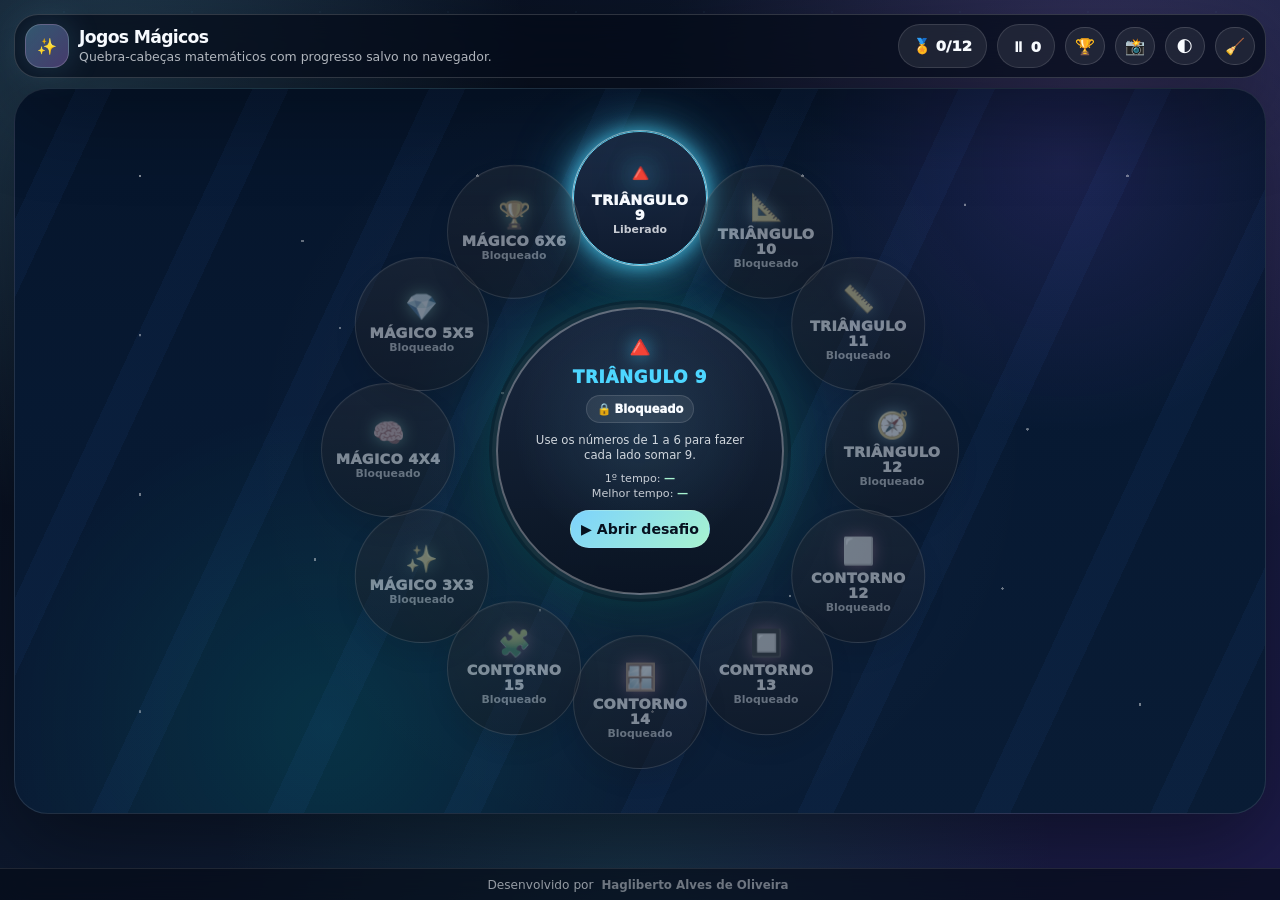
==== commit 7ce84173: "feat: refina menu radial e experiência visual dos jogos mágicos v19 Implementa a versão v19 dos Jogo" ====
--- a/desafios/quadrado-vazado-12/index.html
+++ b/desafios/quadrado-vazado-12/index.html
@@ -3,19 +3,19 @@
 <head>
   <meta charset="UTF-8" />
   <meta name="viewport" content="width=device-width, initial-scale=1.0" />
-  <title>Quadrado Vazado Soma 12</title>
+  <title>Quadrado Contorno Soma 12</title>
   <link rel="icon" type="image/svg+xml" href="../../assets/favicon.svg" />
   <link rel="stylesheet" href="../../assets/global.css" />
   <link rel="stylesheet" href="../../assets/fox-assistant/fox.css" />
   <link rel="stylesheet" href="./style.css" />
 </head>
-<body class="game-body game-theme-5" data-math="□ Σ 12">
+<body class="game-body game-theme-5" data-math="□ ∑ 12">
   <div class="app-shell">
     <header class="topbar">
       <div class="brand">
         <a class="logo-link" id="homeLink" data-tip="Voltar ao início" href="../../index.html">🏠</a>
         <div>
-          <h1>Quadrado Vazado Soma 12</h1>
+          <h1>Quadrado Contorno Soma 12</h1>
           <p>Soma 12 no contorno</p>
         </div>
       </div>
@@ -37,8 +37,8 @@
       <section class="panel game-panel">
         <div class="game-focus">
           <div class="challenge-intro">
-            <span class="emoji">🧩</span>
-            <strong>Vazado 12</strong>
+            <span class="emoji">⬜</span>
+            <strong>Contorno 12</strong>
             <p>Use os números de 1 a 8 para fazer topo, direita, base e esquerda somarem 12.</p>
           </div>
           <div class="hollow-square-board">
--- a/assets/global.css
+++ b/assets/global.css
@@ -2054,3 +2054,1927 @@
     grid-template-columns:1fr !important;
   }
 }
+
+
+
+/* =========================
+   V11 Orbit-like modular menu
+   ========================= */
+
+body.orbit-home{
+  overflow-x:hidden;
+}
+
+.orbit-home .app-shell{
+  padding-bottom:calc(var(--footer-h) + 10px);
+}
+
+.orbit-home .topbar{
+  position:sticky;
+  top:var(--edge);
+  z-index:90;
+}
+
+.orbit-layout{
+  display:grid;
+  grid-template-columns:minmax(220px,260px) minmax(0,1fr);
+  gap:12px;
+  padding-top:12px;
+  min-height:calc(100vh - 96px - var(--footer-h));
+}
+
+.orbit-sidebar{
+  position:sticky;
+  top:calc(var(--edge) + 78px);
+  align-self:start;
+  border:1px solid var(--line);
+  border-radius:28px;
+  background:linear-gradient(145deg,rgba(255,255,255,.105),rgba(255,255,255,.05));
+  -webkit-backdrop-filter:blur(22px);
+  backdrop-filter:blur(22px);
+  box-shadow:var(--shadow);
+  overflow:hidden;
+}
+
+body.light-theme .orbit-sidebar{
+  background:rgba(255,255,255,.72);
+}
+
+.orbit-side-head{
+  padding:16px;
+  border-bottom:1px solid rgba(255,255,255,.10);
+}
+
+body.light-theme .orbit-side-head{
+  border-bottom-color:rgba(15,23,42,.10);
+}
+
+.orbit-side-head strong{
+  display:block;
+  font-size:1rem;
+  letter-spacing:-.035em;
+}
+
+.orbit-side-head span{
+  display:block;
+  margin-top:4px;
+  color:var(--muted);
+  font-size:.78rem;
+  line-height:1.35;
+}
+
+.orbit-nav{
+  display:grid;
+  gap:6px;
+  padding:10px;
+}
+
+.orbit-nav button,
+.orbit-mobile-nav button{
+  border:1px solid rgba(255,255,255,.12);
+  background:rgba(255,255,255,.07);
+  color:var(--text);
+  cursor:pointer;
+  font-weight:950;
+  transition:background .18s ease,border-color .18s ease,transform .18s ease;
+}
+
+body.light-theme .orbit-nav button,
+body.light-theme .orbit-mobile-nav button{
+  background:rgba(255,255,255,.58);
+  border-color:rgba(15,23,42,.10);
+}
+
+.orbit-nav button{
+  min-height:44px;
+  display:grid;
+  grid-template-columns:30px 1fr auto;
+  align-items:center;
+  gap:8px;
+  padding:0 10px;
+  border-radius:16px;
+  text-align:left;
+}
+
+.orbit-nav button:hover,
+.orbit-nav button.active,
+.orbit-mobile-nav button.active{
+  border-color:rgba(125,211,252,.45);
+  background:linear-gradient(135deg,rgba(125,211,252,.18),rgba(192,132,252,.12));
+}
+
+.orbit-nav button .count{
+  min-width:24px;
+  height:24px;
+  display:grid;
+  place-items:center;
+  border-radius:999px;
+  background:rgba(255,255,255,.12);
+  color:var(--muted);
+  font-size:.70rem;
+}
+
+.orbit-content{
+  min-width:0;
+  display:grid;
+  gap:12px;
+}
+
+.orbit-hero{
+  position:relative;
+  overflow:hidden;
+  border:1px solid var(--line);
+  border-radius:34px;
+  background:
+    radial-gradient(circle at 18% 20%,rgba(125,211,252,.23),transparent 34%),
+    radial-gradient(circle at 86% 10%,rgba(192,132,252,.18),transparent 32%),
+    linear-gradient(145deg,rgba(255,255,255,.12),rgba(255,255,255,.052));
+  -webkit-backdrop-filter:blur(22px);
+  backdrop-filter:blur(22px);
+  box-shadow:var(--shadow);
+  padding:clamp(18px,3.2vw,42px);
+}
+
+body.light-theme .orbit-hero{
+  background:
+    radial-gradient(circle at 18% 20%,rgba(14,165,233,.16),transparent 34%),
+    radial-gradient(circle at 86% 10%,rgba(124,58,237,.12),transparent 32%),
+    linear-gradient(145deg,rgba(255,255,255,.92),rgba(239,246,255,.78));
+}
+
+.orbit-hero:before{
+  content:"Σ  □  △  √  ∞";
+  position:absolute;
+  right:-18px;
+  top:-8px;
+  font-size:clamp(4rem,11vw,12rem);
+  font-weight:1000;
+  letter-spacing:-.12em;
+  color:rgba(255,255,255,.035);
+  transform:rotate(-7deg);
+  pointer-events:none;
+}
+
+body.light-theme .orbit-hero:before{
+  color:rgba(15,23,42,.045);
+}
+
+.orbit-hero-grid{
+  position:relative;
+  z-index:1;
+  display:grid;
+  grid-template-columns:minmax(0,1.2fr) minmax(260px,.8fr);
+  gap:18px;
+  align-items:center;
+}
+
+.orbit-kicker{
+  display:inline-flex;
+  align-items:center;
+  gap:8px;
+  width:max-content;
+  max-width:100%;
+  padding:8px 12px;
+  border-radius:999px;
+  background:rgba(255,255,255,.08);
+  border:1px solid rgba(255,255,255,.12);
+  color:var(--muted);
+  font-size:.82rem;
+  font-weight:950;
+}
+
+body.light-theme .orbit-kicker{
+  background:rgba(255,255,255,.62);
+  border-color:rgba(15,23,42,.10);
+}
+
+.orbit-hero h1{
+  margin:14px 0 0;
+  max-width:920px;
+  font-size:clamp(2.1rem,5.4vw,5rem);
+  line-height:.94;
+  letter-spacing:-.07em;
+}
+
+.orbit-hero p{
+  margin:14px 0 0;
+  max-width:780px;
+  color:var(--muted);
+  line-height:1.58;
+  font-size:1rem;
+  text-align:justify;
+  text-justify:inter-word;
+}
+
+.orbit-hero-actions{
+  display:flex;
+  flex-wrap:wrap;
+  gap:8px;
+  margin-top:18px;
+}
+
+.orbit-summary-card{
+  padding:16px;
+  border-radius:26px;
+  border:1px solid rgba(255,255,255,.13);
+  background:rgba(255,255,255,.075);
+}
+
+body.light-theme .orbit-summary-card{
+  background:rgba(255,255,255,.62);
+  border-color:rgba(15,23,42,.10);
+}
+
+.orbit-summary-card strong{
+  display:block;
+  font-size:1rem;
+  letter-spacing:-.03em;
+}
+
+.orbit-mini-stats{
+  display:grid;
+  grid-template-columns:repeat(2,minmax(0,1fr));
+  gap:8px;
+  margin-top:12px;
+}
+
+.orbit-mini-stat{
+  padding:10px;
+  border-radius:18px;
+  background:rgba(255,255,255,.07);
+  border:1px solid rgba(255,255,255,.10);
+}
+
+body.light-theme .orbit-mini-stat{
+  background:rgba(255,255,255,.54);
+  border-color:rgba(15,23,42,.10);
+}
+
+.orbit-mini-stat span{
+  display:block;
+  color:var(--muted);
+  font-size:.70rem;
+  font-weight:950;
+  text-transform:uppercase;
+}
+
+.orbit-mini-stat b{
+  display:block;
+  margin-top:4px;
+  font-size:1.25rem;
+  letter-spacing:-.04em;
+}
+
+.orbit-section{
+  display:grid;
+  gap:10px;
+}
+
+.orbit-section[hidden]{
+  display:none !important;
+}
+
+.orbit-section-header{
+  display:flex;
+  align-items:flex-end;
+  justify-content:space-between;
+  gap:12px;
+  padding:4px 2px;
+}
+
+.orbit-section-header h2{
+  margin:0;
+  font-size:clamp(1.25rem,2vw,2rem);
+  line-height:1;
+  letter-spacing:-.05em;
+}
+
+.orbit-section-header p{
+  margin:4px 0 0;
+  color:var(--muted);
+  font-size:.88rem;
+}
+
+.orbit-section-badge{
+  flex:0 0 auto;
+  display:inline-flex;
+  align-items:center;
+  gap:6px;
+  padding:8px 11px;
+  border-radius:999px;
+  background:rgba(255,255,255,.075);
+  border:1px solid rgba(255,255,255,.11);
+  color:var(--muted);
+  font-weight:950;
+  font-size:.78rem;
+}
+
+body.light-theme .orbit-section-badge{
+  background:rgba(255,255,255,.55);
+  border-color:rgba(15,23,42,.10);
+}
+
+.orbit-card-grid{
+  display:grid;
+  grid-template-columns:repeat(auto-fit,minmax(190px,1fr));
+  gap:10px;
+}
+
+.orbit-challenge-card{
+  position:relative;
+  min-height:150px;
+  padding:13px;
+  border-radius:24px;
+  border:1px solid rgba(255,255,255,.14);
+  background:
+    radial-gradient(circle at 12% 12%,rgba(125,211,252,.12),transparent 34%),
+    linear-gradient(145deg,rgba(255,255,255,.11),rgba(255,255,255,.052));
+  color:var(--text);
+  overflow:hidden;
+  transition:border-color .18s ease, box-shadow .18s ease, opacity .18s ease, filter .18s ease, transform .18s ease;
+}
+
+body.light-theme .orbit-challenge-card{
+  background:
+    radial-gradient(circle at 12% 12%,rgba(14,165,233,.12),transparent 34%),
+    linear-gradient(145deg,rgba(255,255,255,.86),rgba(239,246,255,.64));
+  border-color:rgba(15,23,42,.12);
+}
+
+.orbit-challenge-card:before{
+  content:attr(data-watermark);
+  position:absolute;
+  right:-2px;
+  bottom:-15px;
+  font-size:4.2rem;
+  opacity:.11;
+  pointer-events:none;
+}
+
+.orbit-challenge-card:hover{
+  transform:translateY(-2px);
+  border-color:rgba(125,211,252,.44);
+  box-shadow:0 18px 42px rgba(0,0,0,.16);
+}
+
+.orbit-challenge-card.locked{
+  opacity:.52;
+  filter:grayscale(.65);
+}
+
+.orbit-card-top{
+  position:relative;
+  z-index:1;
+  display:flex;
+  align-items:flex-start;
+  justify-content:space-between;
+  gap:8px;
+}
+
+.orbit-card-icon{
+  width:40px;
+  height:40px;
+  display:grid;
+  place-items:center;
+  border-radius:16px;
+  background:rgba(125,211,252,.14);
+  font-size:1.25rem;
+}
+
+.orbit-status-pill{
+  border:0;
+  padding:5px 8px;
+  border-radius:999px;
+  font-weight:950;
+  font-size:.64rem;
+  color:var(--text);
+  background:rgba(255,255,255,.10);
+  border:1px solid rgba(255,255,255,.12);
+  cursor:default;
+}
+
+.orbit-status-pill.done{
+  color:#04120c;
+  background:linear-gradient(135deg,var(--success),#a7f3d0);
+}
+
+.orbit-status-pill.preview{
+  cursor:pointer;
+}
+
+.orbit-challenge-card h3{
+  position:relative;
+  z-index:1;
+  margin:10px 0 0;
+  font-size:.98rem;
+  line-height:1.1;
+  letter-spacing:-.03em;
+}
+
+.orbit-challenge-card p{
+  position:relative;
+  z-index:1;
+  margin:6px 0 0;
+  color:var(--muted);
+  font-size:.78rem;
+  line-height:1.3;
+}
+
+.orbit-card-times{
+  position:relative;
+  z-index:1;
+  display:grid;
+  gap:2px;
+  margin-top:9px;
+  color:var(--muted);
+  font-size:.69rem;
+}
+
+.orbit-card-times b{
+  color:#a7f3d0;
+}
+
+body.light-theme .orbit-card-times b{
+  color:#047857;
+}
+
+.orbit-mobile-nav{
+  display:none;
+}
+
+.orbit-home .home-card,
+.orbit-home .home-hero,
+.orbit-home .challenge-grid{
+  display:none !important;
+}
+
+@media(max-width:1040px){
+  .orbit-layout{
+    grid-template-columns:1fr;
+  }
+
+  .orbit-sidebar{
+    display:none;
+  }
+
+  .orbit-mobile-nav{
+    position:fixed;
+    left:var(--edge);
+    right:var(--edge);
+    bottom:calc(var(--footer-h) + var(--edge));
+    z-index:110;
+    display:grid;
+    grid-template-columns:repeat(5,1fr);
+    gap:6px;
+    padding:7px;
+    border-radius:22px;
+    border:1px solid rgba(255,255,255,.15);
+    background:rgba(6,13,25,.82);
+    -webkit-backdrop-filter:blur(18px);
+    backdrop-filter:blur(18px);
+    box-shadow:0 18px 48px rgba(0,0,0,.28);
+  }
+
+  body.light-theme .orbit-mobile-nav{
+    background:rgba(255,255,255,.88);
+    border-color:rgba(15,23,42,.12);
+  }
+
+  .orbit-mobile-nav button{
+    min-height:44px;
+    display:grid;
+    place-items:center;
+    gap:2px;
+    padding:5px 2px;
+    border-radius:16px;
+    font-size:.68rem;
+  }
+
+  .orbit-mobile-nav button span{
+    display:block;
+    font-size:1.05rem;
+    line-height:1;
+  }
+
+  .orbit-home .app-shell{
+    padding-bottom:calc(var(--footer-h) + 78px);
+  }
+}
+
+@media(max-width:720px){
+  .orbit-home .app-shell{
+    padding:8px 8px calc(var(--footer-h) + 78px);
+  }
+
+  .orbit-home .topbar{
+    position:relative;
+    top:0;
+    display:grid;
+    grid-template-columns:1fr;
+    gap:10px;
+    padding:12px;
+    border-radius:24px;
+  }
+
+  .orbit-home .brand{
+    width:100%;
+    min-width:0;
+  }
+
+  .orbit-home .brand h1{
+    font-size:1.08rem;
+  }
+
+  .orbit-home .brand p{
+    font-size:.76rem;
+  }
+
+  .orbit-home .nav-actions{
+    display:grid;
+    grid-template-columns:1fr repeat(3,40px);
+    width:100%;
+    gap:8px;
+  }
+
+  .orbit-home .primary-button{
+    min-width:0;
+    justify-content:center;
+  }
+
+  .orbit-layout{
+    padding-top:8px;
+  }
+
+  .orbit-hero{
+    padding:16px;
+    border-radius:28px;
+  }
+
+  .orbit-hero-grid{
+    grid-template-columns:1fr;
+    gap:14px;
+  }
+
+  .orbit-hero h1{
+    font-size:2.15rem;
+    line-height:.98;
+    max-width:13ch;
+  }
+
+  .orbit-hero p{
+    font-size:.88rem;
+    line-height:1.5;
+    text-align:justify;
+  }
+
+  .orbit-hero-actions{
+    display:grid;
+    grid-template-columns:1fr 1fr;
+    gap:8px;
+  }
+
+  .orbit-hero-actions .primary-button,
+  .orbit-hero-actions .button{
+    padding:0 8px;
+    font-size:.82rem;
+  }
+
+  .orbit-summary-card{
+    padding:13px;
+    border-radius:22px;
+  }
+
+  .orbit-mini-stats{
+    grid-template-columns:repeat(2,1fr);
+  }
+
+  .orbit-section-header{
+    align-items:flex-start;
+    flex-direction:column;
+    gap:6px;
+  }
+
+  .orbit-section-badge{
+    font-size:.70rem;
+    padding:7px 10px;
+  }
+
+  .orbit-card-grid{
+    grid-template-columns:repeat(2,minmax(0,1fr));
+    gap:8px;
+  }
+
+  .orbit-challenge-card{
+    min-height:146px;
+    padding:10px;
+    border-radius:20px;
+  }
+
+  .orbit-challenge-card:before{
+    font-size:3.2rem;
+    bottom:-12px;
+  }
+
+  .orbit-card-icon{
+    width:36px;
+    height:36px;
+    border-radius:14px;
+    font-size:1.08rem;
+  }
+
+  .orbit-status-pill{
+    font-size:.56rem;
+    padding:4px 6px;
+  }
+
+  .orbit-challenge-card h3{
+    font-size:.82rem;
+  }
+
+  .orbit-challenge-card p{
+    font-size:.68rem;
+    line-height:1.22;
+  }
+
+  .orbit-card-times{
+    font-size:.62rem;
+  }
+}
+
+@media(max-width:360px){
+  .orbit-card-grid{
+    grid-template-columns:1fr;
+  }
+
+  .orbit-mobile-nav button{
+    font-size:.62rem;
+  }
+}
+
+
+
+/* =========================
+   V12 radial menu like the reference image
+   ========================= */
+
+body.radial-home-page{
+  overflow-x:hidden;
+}
+
+.radial-shell-page{
+  padding-bottom:calc(var(--footer-h) + 8px);
+}
+
+.radial-topbar{
+  position:sticky;
+  top:var(--edge);
+  z-index:120;
+}
+
+.radial-home{
+  display:grid;
+  gap:14px;
+  padding-top:12px;
+}
+
+.radial-stage-panel{
+  position:relative;
+  border-radius:34px;
+  overflow:hidden;
+  border:1px solid rgba(255,255,255,.11);
+  background:
+    radial-gradient(circle at 25% 88%, rgba(0,255,220,.10), transparent 28%),
+    radial-gradient(circle at 84% 10%, rgba(141,92,246,.16), transparent 22%),
+    linear-gradient(180deg, #06152b 0%, #071932 45%, #091c35 100%);
+  box-shadow:var(--shadow);
+}
+
+body.light-theme .radial-stage-panel{
+  background:
+    radial-gradient(circle at 25% 88%, rgba(0,180,220,.08), transparent 28%),
+    radial-gradient(circle at 84% 10%, rgba(141,92,246,.10), transparent 22%),
+    linear-gradient(180deg, #d8eafe 0%, #e9f3ff 46%, #eff5ff 100%);
+  border-color:rgba(15,23,42,.10);
+}
+
+.radial-info-strip{
+  position:relative;
+  z-index:2;
+  display:flex;
+  flex-wrap:wrap;
+  gap:8px;
+  padding:14px 16px 0;
+}
+
+.radial-chip{
+  display:inline-flex;
+  align-items:center;
+  gap:6px;
+  padding:8px 12px;
+  border-radius:999px;
+  background:rgba(255,255,255,.08);
+  border:1px solid rgba(255,255,255,.12);
+  color:rgba(248,251,255,.82);
+  font-size:.78rem;
+  font-weight:900;
+}
+
+body.light-theme .radial-chip{
+  background:rgba(255,255,255,.7);
+  border-color:rgba(15,23,42,.10);
+  color:rgba(15,23,42,.72);
+}
+
+.radial-stage{
+  position:relative;
+  min-height:760px;
+  padding:22px 18px 28px;
+}
+
+.radial-stars,
+.radial-stage:before,
+.radial-stage:after{
+  pointer-events:none;
+  position:absolute;
+  inset:0;
+}
+
+.radial-stars{
+  background-image:
+    radial-gradient(circle at 10% 12%, rgba(255,255,255,.55) 0 1.2px, transparent 1.4px),
+    radial-gradient(circle at 23% 21%, rgba(255,255,255,.42) 0 1.2px, transparent 1.4px),
+    radial-gradient(circle at 37% 12%, rgba(255,255,255,.50) 0 1.4px, transparent 1.6px),
+    radial-gradient(circle at 51% 19%, rgba(255,255,255,.52) 0 1.2px, transparent 1.5px),
+    radial-gradient(circle at 63% 12%, rgba(255,255,255,.50) 0 1.3px, transparent 1.6px),
+    radial-gradient(circle at 76% 16%, rgba(255,255,255,.48) 0 1.2px, transparent 1.5px),
+    radial-gradient(circle at 89% 12%, rgba(255,255,255,.45) 0 1.2px, transparent 1.6px),
+    radial-gradient(circle at 10% 34%, rgba(255,255,255,.44) 0 1.2px, transparent 1.5px),
+    radial-gradient(circle at 26% 33%, rgba(255,255,255,.42) 0 1.2px, transparent 1.4px),
+    radial-gradient(circle at 39% 42%, rgba(255,255,255,.5) 0 1.2px, transparent 1.5px),
+    radial-gradient(circle at 58% 36%, rgba(255,255,255,.44) 0 1.1px, transparent 1.4px),
+    radial-gradient(circle at 81% 47%, rgba(255,255,255,.45) 0 1.2px, transparent 1.4px),
+    radial-gradient(circle at 10% 56%, rgba(255,255,255,.46) 0 1.2px, transparent 1.5px),
+    radial-gradient(circle at 24% 65%, rgba(255,255,255,.46) 0 1.2px, transparent 1.4px),
+    radial-gradient(circle at 42% 72%, rgba(255,255,255,.45) 0 1.2px, transparent 1.4px),
+    radial-gradient(circle at 62% 70%, rgba(255,255,255,.45) 0 1.2px, transparent 1.4px),
+    radial-gradient(circle at 79% 69%, rgba(255,255,255,.44) 0 1.2px, transparent 1.4px),
+    radial-gradient(circle at 90% 85%, rgba(255,255,255,.48) 0 1.2px, transparent 1.5px),
+    radial-gradient(circle at 10% 86%, rgba(255,255,255,.42) 0 1.2px, transparent 1.4px),
+    radial-gradient(circle at 51% 86%, rgba(255,255,255,.42) 0 1.2px, transparent 1.4px);
+  opacity:.9;
+}
+
+.radial-stage:before{
+  content:"";
+  background:
+    repeating-linear-gradient(115deg, transparent 0 55px, rgba(59,130,246,.08) 55px 88px, transparent 88px 160px);
+  opacity:.65;
+}
+
+.radial-stage:after{
+  content:"";
+  background:
+    radial-gradient(circle at center, rgba(0,255,220,.09), transparent 35%),
+    radial-gradient(circle at center, rgba(255,255,255,.04), transparent 55%);
+}
+
+.orbital-ring{
+  position:relative;
+  z-index:2;
+  width:min(100%, 840px);
+  height:690px;
+  margin:0 auto;
+}
+
+.orbit-node{
+  position:absolute;
+  left:50%;
+  top:50%;
+  width:134px;
+  height:134px;
+  transform:translate(-50%,-50%) rotate(var(--angle)) translateY(calc(var(--radius) * -1)) rotate(calc(var(--angle) * -1));
+  border-radius:50%;
+  border:1px solid rgba(255,255,255,.24);
+  background:linear-gradient(180deg, rgba(32,49,76,.86), rgba(15,26,46,.92));
+  color:#f8fbff;
+  display:flex;
+  flex-direction:column;
+  align-items:center;
+  justify-content:center;
+  gap:6px;
+  text-align:center;
+  padding:12px;
+  cursor:pointer;
+  box-shadow:inset 0 1px 0 rgba(255,255,255,.06), 0 12px 26px rgba(0,0,0,.18);
+  transition:transform .2s ease, border-color .2s ease, box-shadow .2s ease, opacity .2s ease, filter .2s ease;
+}
+
+.orbit-node:hover{
+  transform:translate(-50%,-50%) rotate(var(--angle)) translateY(calc(var(--radius) * -1)) rotate(calc(var(--angle) * -1)) scale(1.04);
+}
+
+.orbit-node.active{
+  border-color:color-mix(in srgb, var(--node-color) 72%, white 28%);
+  box-shadow:0 0 0 1px rgba(255,255,255,.3), 0 0 26px color-mix(in srgb, var(--node-color) 55%, transparent), 0 18px 42px rgba(0,0,0,.25);
+}
+
+.orbit-node.locked{
+  opacity:.48;
+  filter:grayscale(.65);
+}
+
+.orbit-node.done::after{
+  content:"✓";
+  position:absolute;
+  top:8px;
+  right:10px;
+  width:24px;
+  height:24px;
+  display:grid;
+  place-items:center;
+  border-radius:999px;
+  background:rgba(16,185,129,.2);
+  color:#a7f3d0;
+  font-weight:1000;
+  font-size:.82rem;
+}
+
+.orbit-node-icon{
+  font-size:1.65rem;
+  line-height:1;
+  color:var(--node-color);
+  text-shadow:0 0 16px color-mix(in srgb, var(--node-color) 75%, transparent);
+}
+
+.orbit-node-label{
+  font-size:.90rem;
+  font-weight:1000;
+  line-height:1.05;
+  text-transform:uppercase;
+  letter-spacing:.02em;
+}
+
+.orbit-node-meta{
+  font-size:.68rem;
+  color:rgba(248,251,255,.78);
+  font-weight:900;
+}
+
+body.light-theme .orbit-node{
+  background:linear-gradient(180deg, rgba(255,255,255,.88), rgba(223,234,249,.86));
+  color:#0f172a;
+  border-color:rgba(15,23,42,.18);
+}
+
+body.light-theme .orbit-node-meta{
+  color:rgba(15,23,42,.6);
+}
+
+.hub-card{
+  position:absolute;
+  left:50%;
+  top:50%;
+  transform:translate(-50%,-50%);
+  width:270px;
+  height:270px;
+  border-radius:50%;
+  z-index:3;
+  border:2px solid rgba(255,255,255,.32);
+  background:
+    radial-gradient(circle at 50% 42%, rgba(125,211,252,.12), transparent 58%),
+    linear-gradient(180deg, rgba(26,40,63,.96), rgba(10,20,35,.98));
+  box-shadow:0 0 0 4px rgba(255,255,255,.05), 0 0 0 7px rgba(12,20,34,.45), 0 0 52px rgba(0,255,220,.20), 0 20px 50px rgba(0,0,0,.32);
+  color:#f8fbff;
+  display:flex;
+  flex-direction:column;
+  align-items:center;
+  justify-content:center;
+  text-align:center;
+  padding:24px;
+}
+
+body.light-theme .hub-card{
+  background:
+    radial-gradient(circle at 50% 42%, rgba(14,165,233,.10), transparent 58%),
+    linear-gradient(180deg, rgba(255,255,255,.94), rgba(230,240,252,.92));
+  color:#0f172a;
+  border-color:rgba(15,23,42,.18);
+  box-shadow:0 0 0 4px rgba(255,255,255,.44), 0 0 0 7px rgba(15,23,42,.06), 0 0 46px rgba(14,165,233,.16), 0 20px 50px rgba(0,0,0,.14);
+}
+
+.hub-icon{
+  font-size:2.6rem;
+  line-height:1;
+  color:var(--hub-color);
+  text-shadow:0 0 18px color-mix(in srgb, var(--hub-color) 75%, transparent);
+}
+
+.hub-title{
+  margin-top:12px;
+  font-size:1.75rem;
+  line-height:1;
+  letter-spacing:.08em;
+  font-weight:1000;
+  text-transform:uppercase;
+  color:var(--hub-color);
+}
+
+.hub-subtitle{
+  margin-top:8px;
+  font-size:1.04rem;
+  color:rgba(248,251,255,.76);
+}
+
+body.light-theme .hub-subtitle{
+  color:rgba(15,23,42,.62);
+}
+
+.hub-status{
+  margin-top:12px;
+  display:inline-flex;
+  align-items:center;
+  gap:6px;
+  padding:8px 11px;
+  border-radius:999px;
+  background:rgba(255,255,255,.08);
+  border:1px solid rgba(255,255,255,.12);
+  font-size:.78rem;
+  font-weight:1000;
+}
+
+body.light-theme .hub-status{
+  background:rgba(255,255,255,.7);
+  border-color:rgba(15,23,42,.10);
+}
+
+.hub-description{
+  margin-top:12px;
+  color:rgba(248,251,255,.82);
+  font-size:.84rem;
+  line-height:1.4;
+}
+
+body.light-theme .hub-description{
+  color:rgba(15,23,42,.70);
+}
+
+.hub-times{
+  display:grid;
+  gap:3px;
+  margin-top:12px;
+  font-size:.75rem;
+  color:rgba(248,251,255,.78);
+}
+
+.hub-times b{
+  color:#a7f3d0;
+}
+
+body.light-theme .hub-times{
+  color:rgba(15,23,42,.62);
+}
+
+body.light-theme .hub-times b{
+  color:#047857;
+}
+
+.hub-actions{
+  display:flex;
+  flex-wrap:wrap;
+  justify-content:center;
+  gap:8px;
+  margin-top:14px;
+}
+
+.hub-actions .primary-button,
+.hub-actions .button{
+  min-width:0;
+  padding-inline:12px;
+  height:42px;
+}
+
+.home-panels-row{
+  display:grid;
+  grid-template-columns:repeat(2,minmax(0,1fr));
+  gap:12px;
+}
+
+.home-info-card{
+  border:1px solid var(--line);
+  border-radius:28px;
+  background:linear-gradient(145deg, rgba(255,255,255,.10), rgba(255,255,255,.05));
+  -webkit-backdrop-filter:blur(18px);
+  backdrop-filter:blur(18px);
+  box-shadow:var(--shadow);
+  padding:18px;
+}
+
+body.light-theme .home-info-card{
+  background:rgba(255,255,255,.76);
+}
+
+.panel-head{
+  display:flex;
+  align-items:flex-start;
+  justify-content:space-between;
+  gap:12px;
+}
+
+.panel-head h2{
+  margin:0;
+  font-size:1.12rem;
+  letter-spacing:-.03em;
+}
+
+.panel-badge{
+  display:inline-flex;
+  align-items:center;
+  gap:6px;
+  padding:8px 11px;
+  border-radius:999px;
+  background:rgba(255,255,255,.08);
+  border:1px solid rgba(255,255,255,.12);
+  color:var(--muted);
+  font-size:.74rem;
+  font-weight:1000;
+}
+
+body.light-theme .panel-badge{
+  background:rgba(255,255,255,.7);
+  border-color:rgba(15,23,42,.10);
+}
+
+.summary-grid{
+  display:grid;
+  grid-template-columns:repeat(4,minmax(0,1fr));
+  gap:8px;
+  margin-top:14px;
+}
+
+.summary-cell{
+  padding:12px;
+  border-radius:18px;
+  background:rgba(255,255,255,.08);
+  border:1px solid rgba(255,255,255,.10);
+}
+
+body.light-theme .summary-cell{
+  background:rgba(255,255,255,.60);
+  border-color:rgba(15,23,42,.10);
+}
+
+.summary-cell span{
+  display:block;
+  color:var(--muted);
+  font-size:.72rem;
+  font-weight:1000;
+}
+
+.summary-cell strong{
+  display:block;
+  margin-top:6px;
+  font-size:1.38rem;
+  letter-spacing:-.04em;
+}
+
+.mode-switch-row{
+  display:flex;
+  flex-wrap:wrap;
+  gap:8px;
+  margin-top:14px;
+}
+
+.mode-pill{
+  border:1px solid rgba(255,255,255,.12);
+  background:rgba(255,255,255,.08);
+  color:var(--text);
+  cursor:pointer;
+  min-height:44px;
+  padding:0 14px;
+  border-radius:999px;
+  font-weight:1000;
+  transition:transform .18s ease, border-color .18s ease, background .18s ease;
+}
+
+.mode-pill.active,
+.mode-pill:hover{
+  transform:translateY(-1px);
+  border-color:rgba(125,211,252,.42);
+  background:linear-gradient(135deg, rgba(125,211,252,.20), rgba(192,132,252,.16));
+}
+
+body.light-theme .mode-pill{
+  background:rgba(255,255,255,.66);
+  border-color:rgba(15,23,42,.10);
+}
+
+@media(max-width:1040px){
+  .radial-stage{
+    min-height:680px;
+  }
+  .orbital-ring{
+    width:min(100%, 760px);
+    height:620px;
+  }
+  .orbit-node{
+    width:112px;
+    height:112px;
+  }
+  .hub-card{
+    width:238px;
+    height:238px;
+    padding:20px;
+  }
+  .hub-title{
+    font-size:1.5rem;
+  }
+  .home-panels-row{
+    grid-template-columns:1fr;
+  }
+}
+
+@media(max-width:720px){
+  .radial-shell-page{
+    padding-bottom:calc(var(--footer-h) + 8px);
+  }
+  .radial-topbar{
+    position:relative;
+    top:0;
+    display:grid;
+    grid-template-columns:1fr;
+    gap:10px;
+    padding:12px;
+    border-radius:24px;
+  }
+  .radial-topbar .brand{
+    width:100%;
+    min-width:0;
+  }
+  .radial-topbar .brand h1{
+    font-size:1.08rem;
+  }
+  .radial-topbar .brand p{
+    font-size:.76rem;
+  }
+  .radial-topbar .nav-actions{
+    display:grid;
+    grid-template-columns:1fr repeat(3,40px);
+    width:100%;
+    gap:8px;
+  }
+  .radial-topbar .primary-button{
+    min-width:0;
+    justify-content:center;
+  }
+  .radial-home{
+    padding-top:8px;
+  }
+  .radial-stage-panel{
+    border-radius:28px;
+  }
+  .radial-info-strip{
+    padding:12px 12px 0;
+  }
+  .radial-chip{
+    font-size:.68rem;
+    padding:7px 10px;
+  }
+  .radial-stage{
+    min-height:auto;
+    padding:16px 12px 18px;
+  }
+  .orbital-ring{
+    width:100%;
+    height:auto;
+    min-height:0;
+    display:grid;
+    grid-template-columns:1fr;
+    gap:10px;
+  }
+  .hub-card{
+    position:relative;
+    left:auto;
+    top:auto;
+    transform:none;
+    order:-1;
+    width:min(100%, 320px);
+    height:auto;
+    min-height:290px;
+    margin:0 auto 4px;
+    border-radius:34px;
+  }
+  .orbit-node{
+    position:relative;
+    left:auto;
+    top:auto;
+    transform:none !important;
+    width:100%;
+    height:auto;
+    min-height:86px;
+    border-radius:22px;
+    flex-direction:row;
+    justify-content:flex-start;
+    text-align:left;
+    padding:12px 14px;
+  }
+  .orbit-node:hover{
+    transform:none !important;
+  }
+  .orbit-node-icon{
+    width:42px;
+    min-width:42px;
+    height:42px;
+    display:grid;
+    place-items:center;
+    font-size:1.35rem;
+    border-radius:16px;
+    background:rgba(255,255,255,.06);
+  }
+  .orbit-node-copy{
+    display:grid;
+    gap:4px;
+  }
+  .orbit-node-label{
+    font-size:.84rem;
+    letter-spacing:0;
+  }
+  .orbit-node-meta{
+    font-size:.66rem;
+  }
+  .summary-grid{
+    grid-template-columns:repeat(2,minmax(0,1fr));
+  }
+}
+
+
+/* =========================
+   V13 mobile two-column menu + info expanders
+   ========================= */
+
+.home-expander-card{
+  border:1px solid var(--line);
+  border-radius:28px;
+  background:linear-gradient(145deg, rgba(255,255,255,.10), rgba(255,255,255,.05));
+  -webkit-backdrop-filter:blur(18px);
+  backdrop-filter:blur(18px);
+  box-shadow:var(--shadow);
+  overflow:hidden;
+}
+
+body.light-theme .home-expander-card{
+  background:rgba(255,255,255,.76);
+}
+
+.home-expander-card summary{
+  list-style:none;
+  cursor:pointer;
+  display:flex;
+  align-items:center;
+  justify-content:space-between;
+  gap:12px;
+  padding:18px;
+}
+
+.home-expander-card summary::-webkit-details-marker{display:none;}
+
+.home-expander-card summary::after{
+  content:"▾";
+  font-size:1rem;
+  font-weight:1000;
+  color:var(--muted);
+  margin-left:auto;
+}
+
+.home-expander-card[open] summary::after{transform:rotate(180deg);}
+
+.expander-title{
+  font-size:1.12rem;
+  font-weight:1000;
+  letter-spacing:-.03em;
+}
+
+.home-info-card-inner{
+  padding:0 18px 18px;
+}
+
+@media(min-width:721px){
+  .home-expander-card[open]{
+    min-height:100%;
+  }
+}
+
+@media(max-width:720px){
+  .home-panels-row{
+    grid-template-columns:1fr !important;
+    gap:10px;
+  }
+
+  .home-expander-card{
+    border-radius:24px;
+  }
+
+  .home-expander-card summary{
+    padding:14px 14px;
+  }
+
+  .expander-title{
+    font-size:1rem;
+  }
+
+  .home-info-card-inner{
+    padding:0 14px 14px;
+  }
+
+  .orbital-ring{
+    display:grid !important;
+    grid-template-columns:repeat(2,minmax(0,1fr));
+    gap:10px;
+    align-items:stretch;
+  }
+
+  .hub-card{
+    grid-column:1 / -1;
+    order:-1;
+    width:min(100%, 320px);
+    justify-self:center;
+  }
+
+  .orbit-node{
+    width:100% !important;
+    min-width:0;
+  }
+
+  .orbit-node:last-child:nth-child(odd){
+    grid-column:1 / -1;
+  }
+}
+
+
+/* =========================
+   V14 mobile modal behavior + compact top summary + stronger neon
+   ========================= */
+
+.summary-marquee{
+  flex:1 1 320px;
+  min-width:220px;
+  overflow:hidden;
+  border-radius:999px;
+  border:1px solid rgba(255,255,255,.12);
+  background:rgba(255,255,255,.08);
+  height:40px;
+  display:flex;
+  align-items:center;
+}
+
+body.light-theme .summary-marquee{
+  background:rgba(255,255,255,.7);
+  border-color:rgba(15,23,42,.10);
+}
+
+.summary-marquee-track{
+  display:flex;
+  align-items:center;
+  gap:22px;
+  white-space:nowrap;
+  padding-left:100%;
+  animation:summaryMarquee 20s linear infinite;
+  color:var(--muted);
+  font-weight:950;
+  font-size:.78rem;
+}
+
+.summary-marquee-track span{position:relative;}
+.summary-marquee-track span::after{content:'•';margin-left:22px;opacity:.55;}
+
+@keyframes summaryMarquee{from{transform:translateX(0)}to{transform:translateX(-50%)}}
+
+.radial-info-strip{align-items:center;}
+
+.home-panels-row{display:none !important;}
+
+.orbit-node.active{
+  border-color:color-mix(in srgb, var(--node-color) 84%, white 16%);
+  box-shadow:0 0 0 1px rgba(255,255,255,.50), 0 0 18px color-mix(in srgb, var(--node-color) 70%, transparent), 0 0 36px color-mix(in srgb, var(--node-color) 58%, transparent), 0 0 64px color-mix(in srgb, var(--node-color) 38%, transparent), 0 18px 42px rgba(0,0,0,.28);
+}
+.orbit-node.active .orbit-node-icon{ text-shadow:0 0 26px color-mix(in srgb, var(--node-color) 92%, transparent), 0 0 42px color-mix(in srgb, var(--node-color) 68%, transparent); }
+
+.hub-toggle{cursor:pointer; transition:transform .18s ease, background .18s ease, border-color .18s ease; color:var(--text);}
+.hub-toggle:hover{transform:translateY(-1px); border-color:rgba(125,211,252,.42);}
+.is-soft-disabled{opacity:.92;}
+
+.challenge-info-modal-card{max-width:460px;}
+.challenge-info-body{display:grid;gap:10px;margin-top:10px;}
+.challenge-info-pill-row{display:flex;align-items:center;justify-content:center;gap:8px;flex-wrap:wrap;}
+.challenge-mini-status{display:inline-flex;align-items:center;gap:6px;padding:8px 11px;border-radius:999px;background:rgba(255,255,255,.08);border:1px solid rgba(255,255,255,.12);font-size:.78rem;font-weight:1000;color:var(--muted);}
+body.light-theme .challenge-mini-status{background:rgba(255,255,255,.72);border-color:rgba(15,23,42,.10);}
+.challenge-info-description{margin:0;color:var(--text);text-align:center;line-height:1.45;}
+.challenge-info-times{display:grid;gap:4px;text-align:center;color:var(--muted);font-size:.86rem;}
+.challenge-info-times b{color:#a7f3d0;}
+body.light-theme .challenge-info-times b{color:#047857;}
+
+@media(max-width:720px){
+  .radial-info-strip{gap:8px;}
+  .summary-marquee{order:3; width:100%; flex-basis:100%;}
+  .summary-marquee-track{font-size:.72rem; gap:18px;}
+  .radial-chip{flex:0 1 auto;}
+  .hub-card{display:none !important;}
+  .orbital-ring{grid-template-columns:repeat(2,minmax(0,1fr)) !important;}
+  .orbital-ring > .orbit-node{min-height:92px;}
+}
+
+
+/* =========================
+   V15 appbar summary + score modal + no marquee strip
+   ========================= */
+
+.appbar-extended-actions{display:flex;align-items:center;justify-content:flex-end;gap:8px;flex-wrap:wrap;}
+.header-pill{display:inline-flex;align-items:center;justify-content:center;gap:6px;height:44px;padding:0 14px;border-radius:999px;background:rgba(255,255,255,.08);border:1px solid rgba(255,255,255,.12);color:var(--text);font-weight:1000;font-size:.88rem;white-space:nowrap;}
+.header-pill.compact{padding:0 12px;min-width:72px;}
+body.light-theme .header-pill{background:rgba(255,255,255,.72);border-color:rgba(15,23,42,.10);}
+.radial-info-strip,.summary-marquee{display:none !important;}
+.score-modal-card{max-width:760px;}
+.score-summary-row{display:flex;flex-wrap:wrap;gap:8px;justify-content:center;margin-top:14px;}
+.score-summary-pill{display:inline-flex;align-items:center;gap:6px;padding:9px 12px;border-radius:999px;background:rgba(255,255,255,.08);border:1px solid rgba(255,255,255,.12);font-weight:1000;color:var(--text);}
+body.light-theme .score-summary-pill{background:rgba(255,255,255,.72);border-color:rgba(15,23,42,.10);}
+.score-list{display:grid;gap:10px;margin-top:16px;max-height:48vh;overflow:auto;padding-right:4px;}
+.score-item{padding:12px 14px;border-radius:18px;background:rgba(255,255,255,.06);border:1px solid rgba(255,255,255,.10);}
+body.light-theme .score-item{background:rgba(255,255,255,.72);border-color:rgba(15,23,42,.10);}
+.score-item-head{display:flex;align-items:center;justify-content:space-between;gap:10px;}
+.score-item-head strong{font-size:.95rem;}
+.score-item-head span{font-size:.78rem;color:var(--muted);font-weight:1000;}
+.score-item-meta{margin-top:6px;color:var(--muted);font-size:.82rem;}
+.score-item-meta b{color:#a7f3d0;}
+body.light-theme .score-item-meta b{color:#047857;}
+@media(max-width:720px){
+  .appbar-extended-actions{display:grid;grid-template-columns:1fr auto auto auto auto auto auto;gap:8px;width:100%;}
+  .header-pill{height:40px;padding:0 10px;font-size:.80rem;min-width:0;}
+  .header-pill.compact{min-width:58px;padding:0 8px;}
+  #startButton{grid-column:1 / span 1;}
+}
+
+
+/* =========================
+   V16 layout cleanup + clearer light theme + compact appbars
+   ========================= */
+
+/* Home header buttons */
+.appbar-extended-actions{
+  display:flex;
+  align-items:center;
+  justify-content:flex-end;
+  gap:8px;
+  flex-wrap:wrap;
+}
+
+#startButton{
+  width:46px;
+  min-width:46px;
+  height:46px;
+  min-height:46px;
+  padding:0;
+  border-radius:999px;
+  font-size:0;
+}
+#startButton::before{
+  content:"▶";
+  font-size:1rem;
+  line-height:1;
+}
+
+.header-pill{
+  min-width:78px;
+  justify-content:center;
+  font-size:.92rem;
+}
+.header-pill.compact{
+  min-width:58px;
+}
+
+/* Fix the huge empty area on the home screen */
+.radial-home{
+  padding-top:10px;
+}
+.radial-stage-panel{
+  min-height:unset;
+}
+.radial-stage{
+  min-height:auto;
+  padding:16px 14px 18px;
+}
+
+/* Keep the challenge description near the top on gameplay */
+.game-panel{
+  display:block;
+  min-height:calc(100vh - 98px - var(--footer-h));
+  padding:12px;
+}
+.game-focus{
+  width:min(100%,990px);
+  display:grid;
+  justify-items:center;
+  align-content:start;
+  gap:10px;
+  margin:0 auto;
+  padding-top:4px;
+}
+.challenge-intro{
+  margin-top:0;
+  margin-bottom:6px;
+  width:min(100%,780px);
+}
+
+/* Clearer light mode for boards and game area */
+body.light-theme .game-panel{
+  background:
+    radial-gradient(circle at 15% 12%, rgba(14,165,233,.10), transparent 32%),
+    radial-gradient(circle at 84% 10%, rgba(124,58,237,.08), transparent 25%),
+    linear-gradient(145deg, rgba(255,255,255,.96), rgba(235,243,255,.94));
+  border-color:rgba(15,23,42,.14);
+}
+body.light-theme .challenge-intro{
+  background:rgba(255,255,255,.88);
+  border-color:rgba(15,23,42,.18);
+  box-shadow:0 10px 24px rgba(15,23,42,.06);
+}
+body.light-theme .cell{
+  background:linear-gradient(145deg, rgba(255,255,255,.86), rgba(226,238,255,.68));
+  border-color:rgba(15,23,42,.26);
+}
+body.light-theme .triangle-outline,
+body.light-theme .hollow-frame,
+body.light-theme .magic-square-board{
+  filter:contrast(1.05) saturate(1.02);
+}
+body.light-theme .sum-pill{
+  background:rgba(255,255,255,.82);
+  border-color:rgba(15,23,42,.16);
+  color:rgba(15,23,42,.84);
+}
+body.light-theme .panel,
+body.light-theme .side-panel{
+  border-color:rgba(15,23,42,.14);
+}
+
+/* Topbar game title and stats better organized */
+body.game-body .topbar{
+  align-items:center;
+}
+body.game-body .brand{
+  min-width:240px;
+}
+body.game-body .topbar-stats,
+body.game-body .nav-actions{
+  gap:8px;
+}
+
+@media (min-width:1041px){
+  body.game-body .game-layout{
+    align-items:start;
+  }
+}
+
+@media(max-width:720px){
+  .radial-topbar{
+    padding:12px;
+  }
+  .radial-topbar .nav-actions.appbar-extended-actions{
+    display:flex;
+    flex-wrap:wrap;
+    justify-content:flex-start;
+    gap:8px;
+    width:100%;
+  }
+  #startButton{
+    width:40px;
+    min-width:40px;
+    height:40px;
+    min-height:40px;
+  }
+  .header-pill{
+    min-width:74px;
+    height:40px;
+    padding:0 10px;
+    font-size:.82rem;
+  }
+  .header-pill.compact{
+    min-width:52px;
+  }
+  .radial-stage{
+    padding:12px 10px 14px;
+  }
+  .orbital-ring{
+    display:grid !important;
+    grid-template-columns:repeat(2,minmax(0,1fr));
+    gap:10px;
+    width:100%;
+    height:auto;
+    min-height:0;
+    margin:0;
+  }
+  .hub-card{display:none !important;}
+  .orbit-node{
+    min-height:92px;
+  }
+
+  /* Gameplay mobile: keep title card at top and reduce white gap */
+  .game-layout{
+    padding-top:0;
+    min-height:auto;
+  }
+  .game-panel{
+    min-height:auto;
+    padding:10px;
+  }
+  .game-focus{
+    align-content:start;
+    gap:8px;
+    padding-top:0;
+  }
+  .challenge-intro{
+    width:100%;
+    margin:0 0 4px;
+  }
+}
+
+
+/* =========================
+   V17 unique icons + weather background + discreet preview
+   ========================= */
+
+.preview-icon-button{
+  width:38px;
+  min-width:38px;
+  height:38px;
+  min-height:38px;
+  padding:0;
+  border-radius:999px;
+  font-size:1rem;
+  opacity:.92;
+}
+.hub-actions .preview-icon-button,
+#challengeInfoActions .preview-icon-button{
+  align-self:center;
+}
+
+/* Weather overlay */
+body::after{
+  content:"";
+  position:fixed;
+  inset:-20% 0 0 0;
+  pointer-events:none;
+  z-index:-3;
+}
+
+body:not(.light-theme)::after{
+  background-image:
+    radial-gradient(circle, rgba(255,255,255,.9) 0 1.6px, transparent 2px),
+    radial-gradient(circle, rgba(255,255,255,.75) 0 1.2px, transparent 1.8px),
+    radial-gradient(circle, rgba(255,255,255,.65) 0 1px, transparent 1.6px);
+  background-size: 180px 180px, 240px 240px, 320px 320px;
+  background-position: 10px -20px, 90px -100px, 160px -40px;
+  opacity:.38;
+  animation:snowFallA 16s linear infinite, snowSway 6s ease-in-out infinite alternate;
+}
+
+body.light-theme::after{
+  background-image:
+    linear-gradient(to bottom, rgba(56,189,248,.0) 0%, rgba(56,189,248,.55) 55%, rgba(56,189,248,.0) 100%),
+    linear-gradient(to bottom, rgba(59,130,246,.0) 0%, rgba(59,130,246,.45) 55%, rgba(59,130,246,.0) 100%);
+  background-size: 2px 22px, 1.5px 18px;
+  background-repeat: repeat;
+  background-position: 0 -40px, 14px -60px;
+  opacity:.20;
+  transform:skewX(-12deg);
+  animation:rainFall 0.9s linear infinite;
+}
+
+@keyframes snowFallA{
+  from{transform:translateY(-6%)}
+  to{transform:translateY(12%)}
+}
+@keyframes snowSway{
+  from{background-position:10px -20px, 90px -100px, 160px -40px}
+  to{background-position:40px 20px, 120px -50px, 190px 10px}
+}
+@keyframes rainFall{
+  from{background-position:0 -50px, 14px -80px}
+  to{background-position:0 70px, 14px 40px}
+}
+
+
+/* =========================
+   V18 remove start icon, remove weather, improve central hub layout
+   ========================= */
+
+/* Remove weather overlay from V17 */
+body::after{
+  content:none !important;
+  display:none !important;
+  animation:none !important;
+  background:none !important;
+}
+
+/* Home appbar without play/start button */
+#startButton{display:none !important;}
+.appbar-extended-actions{
+  justify-content:flex-end;
+  gap:10px;
+}
+@media(max-width:720px){
+  .radial-topbar .nav-actions.appbar-extended-actions{
+    justify-content:flex-start;
+  }
+}
+
+/* Central circle content organized */
+.hub-card{
+  width:300px;
+  height:300px;
+  padding:20px 22px 22px;
+  justify-content:flex-start;
+  gap:6px;
+  overflow:hidden;
+}
+
+.hub-icon{
+  font-size:2.2rem;
+  margin-top:2px;
+}
+
+.hub-title,
+.hub-subtitle,
+.hub-description,
+.hub-times,
+.hub-actions{
+  max-width:220px;
+}
+
+.hub-title{
+  margin-top:4px;
+  font-size:1.28rem;
+  line-height:1.02;
+  letter-spacing:.05em;
+  word-break:break-word;
+}
+
+.hub-subtitle{
+  margin-top:2px;
+  font-size:.98rem;
+}
+
+.hub-status{
+  margin-top:4px;
+  font-size:.74rem;
+  padding:7px 11px;
+}
+
+.hub-description{
+  margin-top:6px;
+  font-size:.76rem;
+  line-height:1.35;
+}
+
+.hub-times{
+  margin-top:4px;
+  gap:2px;
+  font-size:.72rem;
+}
+
+.hub-actions{
+  margin-top:8px;
+  gap:6px;
+}
+
+.hub-actions .primary-button,
+.hub-actions .button{
+  height:38px;
+  padding-inline:10px;
+  font-size:.92rem;
+}
+
+.preview-icon-button{
+  width:34px;
+  min-width:34px;
+  height:34px;
+  min-height:34px;
+}
+
+/* Prevent orbit stage from looking visually disconnected */
+.radial-stage{
+  align-items:center;
+}
+
+body.light-theme .hub-card{
+  background:
+    radial-gradient(circle at 50% 42%, rgba(236,72,153,.07), transparent 58%),
+    linear-gradient(180deg, rgba(255,255,255,.97), rgba(235,243,255,.95));
+  box-shadow:0 0 0 4px rgba(255,255,255,.62), 0 0 0 7px rgba(15,23,42,.06), 0 0 42px rgba(236,72,153,.13), 0 20px 50px rgba(0,0,0,.10);
+}
+
+@media(max-width:980px){
+  .hub-card{
+    width:286px;
+    height:286px;
+    padding:18px 18px 20px;
+  }
+  .hub-title,
+  .hub-subtitle,
+  .hub-description,
+  .hub-times,
+  .hub-actions{max-width:208px;}
+}
+
+
+/* =========================
+   V19 central hub refinement
+   ========================= */
+
+.hub-card{
+  width:288px;
+  height:288px;
+  padding:18px 18px 18px;
+  justify-content:flex-start;
+  gap:0;
+}
+
+.hub-icon{
+  font-size:2rem;
+  margin-top:4px;
+  margin-bottom:6px;
+}
+
+.hub-title,
+.hub-description,
+.hub-times,
+.hub-actions{
+  max-width:210px;
+}
+
+.hub-title{
+  margin-top:0;
+  font-size:1.05rem;
+  line-height:1.05;
+  letter-spacing:.04em;
+}
+
+.hub-subtitle{
+  display:none !important;
+}
+
+.hub-status{
+  margin-top:8px;
+  margin-bottom:6px;
+  padding:6px 10px;
+  font-size:.72rem;
+}
+
+.hub-description{
+  margin-top:4px;
+  font-size:.73rem;
+  line-height:1.32;
+}
+
+.hub-times{
+  margin-top:8px;
+  gap:2px;
+  font-size:.70rem;
+}
+
+.hub-actions{
+  margin-top:10px;
+  gap:6px;
+}
+
+.hub-actions .primary-button,
+.hub-actions .button{
+  height:36px;
+  padding-inline:10px;
+  font-size:.88rem;
+}
+
+.preview-icon-button{
+  width:32px;
+  min-width:32px;
+  height:32px;
+  min-height:32px;
+}
+
+@media (min-width:721px){
+  .radial-stage{
+    min-height:720px;
+  }
+}
+
+@media (max-width:980px){
+  .hub-card{
+    width:274px;
+    height:274px;
+    padding:16px;
+  }
+  .hub-title,
+  .hub-description,
+  .hub-times,
+  .hub-actions{max-width:196px;}
+  .hub-title{font-size:1rem;}
+  .hub-description{font-size:.70rem;}
+}
